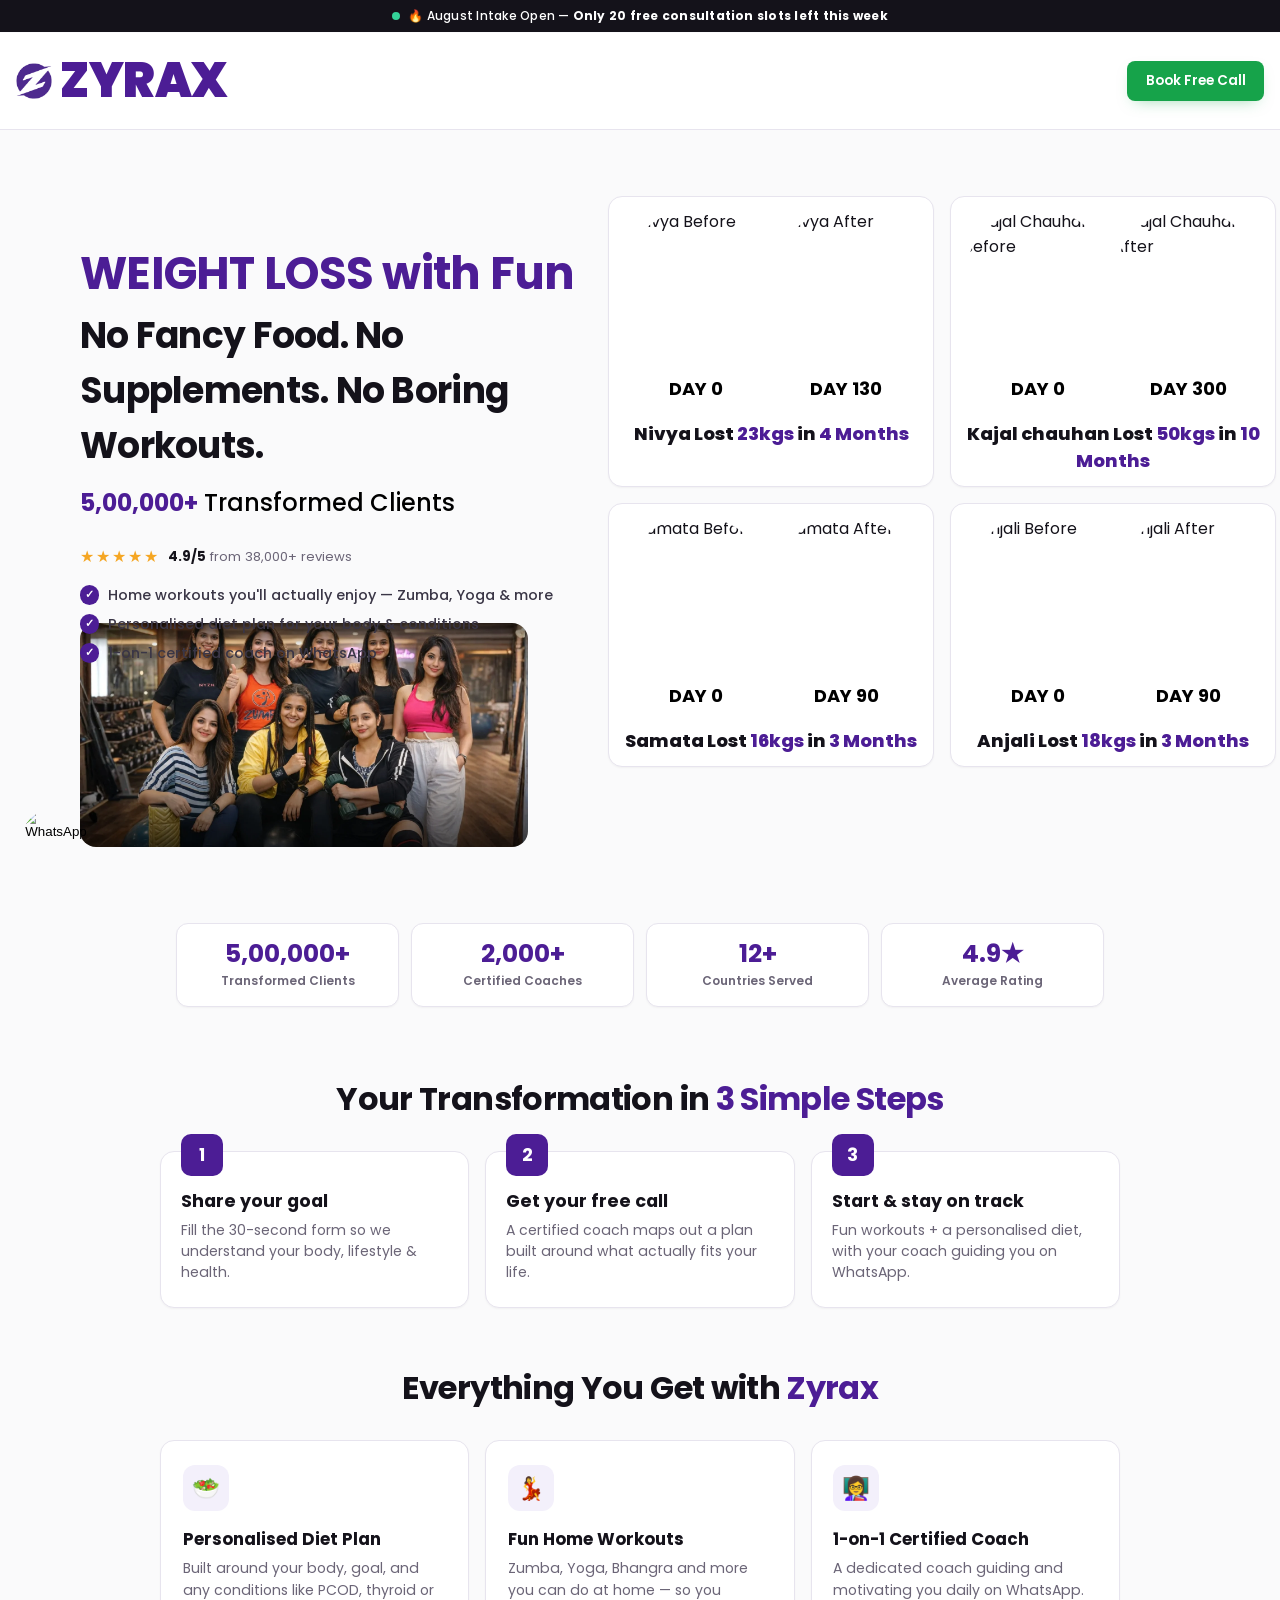
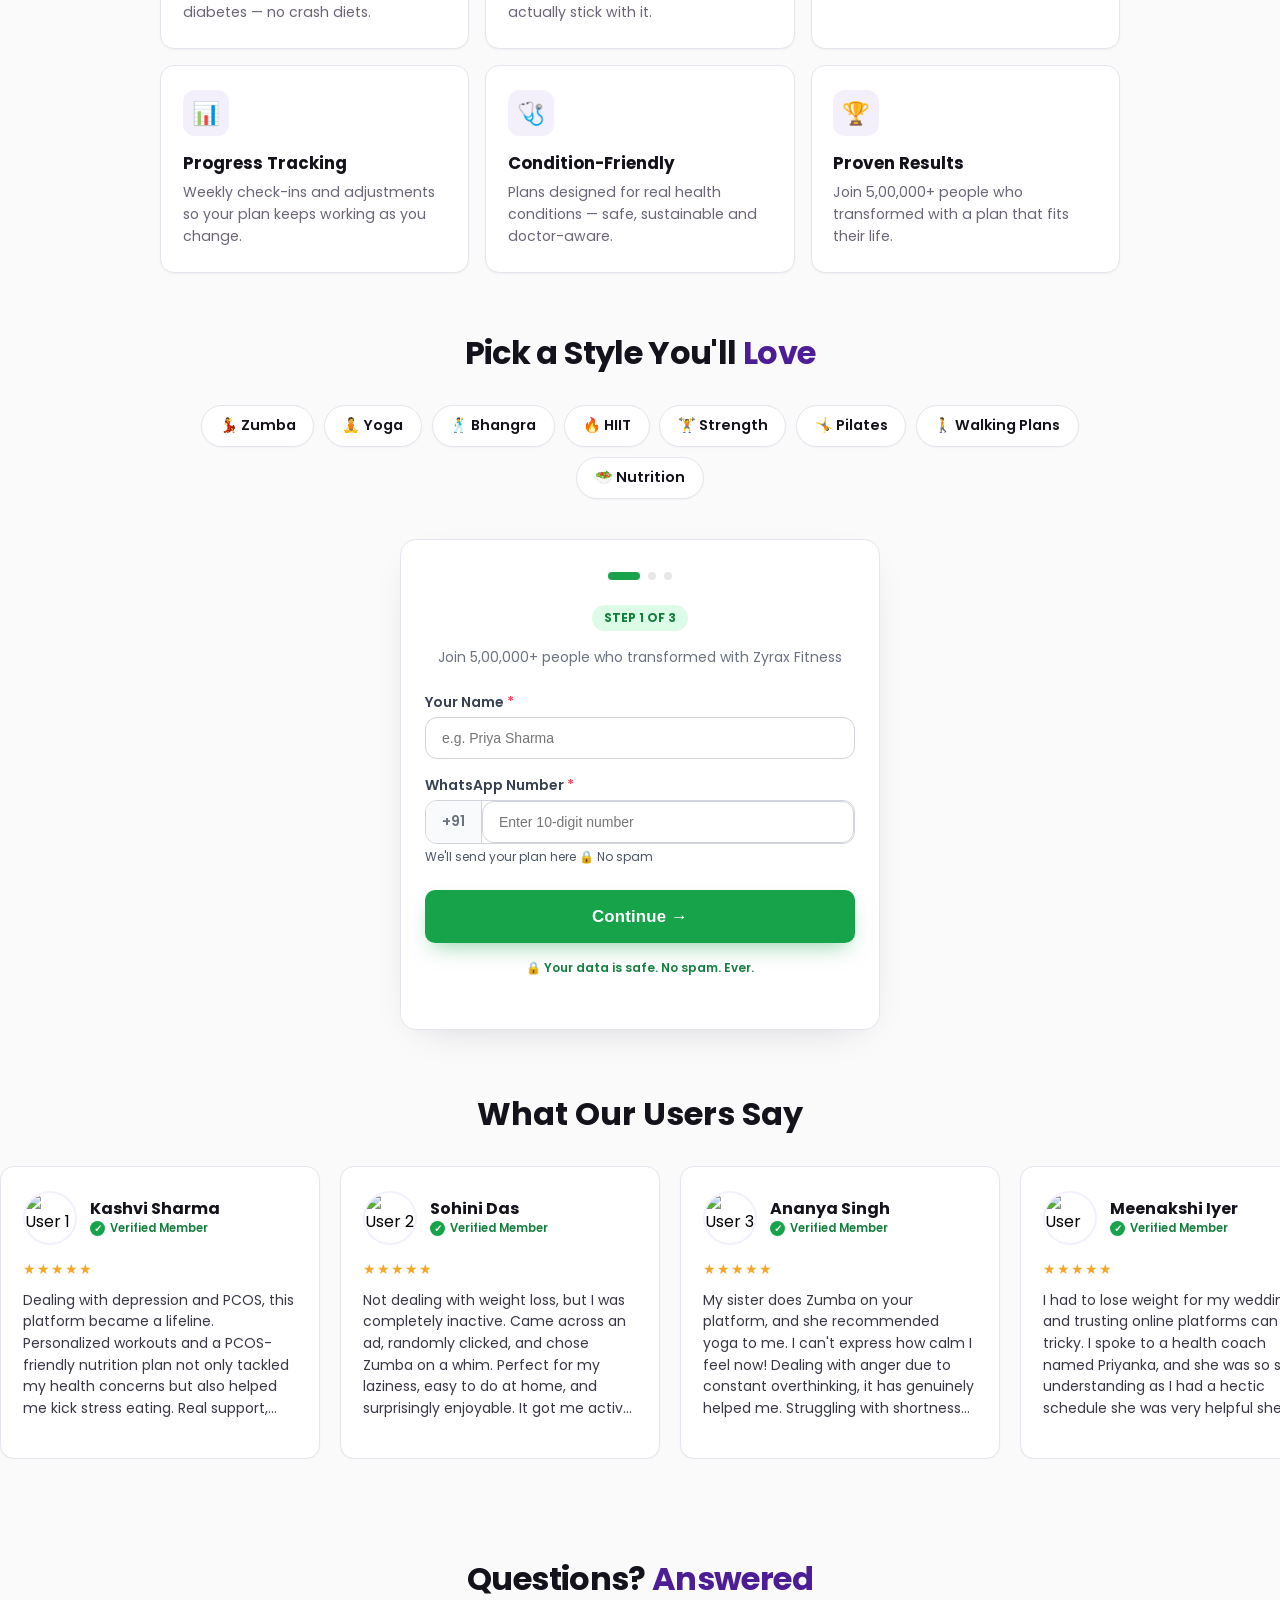
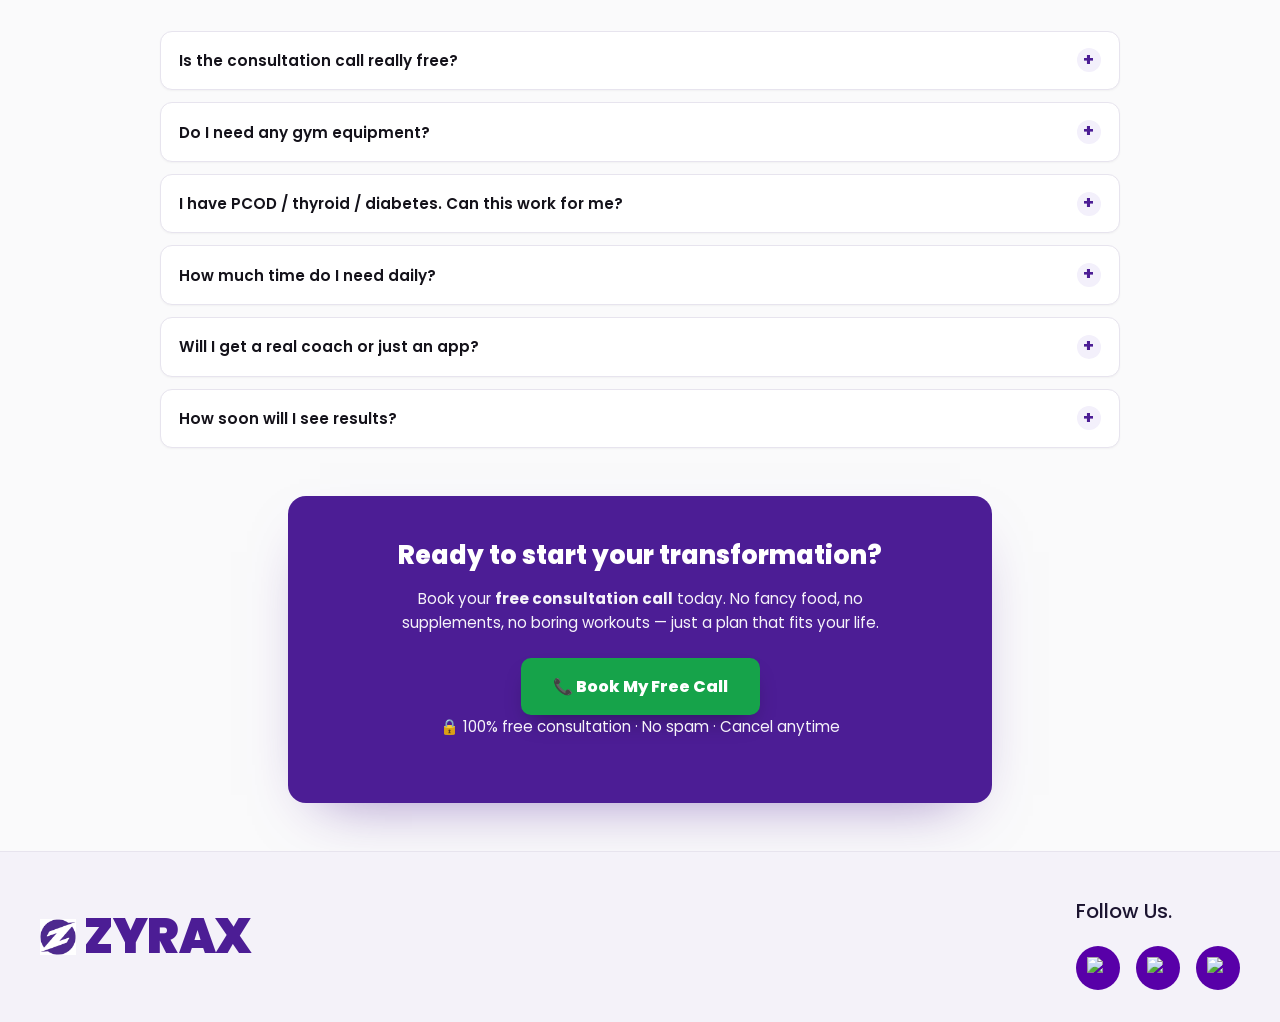
==== index.html @ b5b24718 "Make standalone static site: relative asset paths, index.html Co-Authored-By: Claude Opus 4.8 <norep" ====
<!DOCTYPE html>
<html lang="en">

<head>
  <meta charset="UTF-8" />
  <meta name="viewport" content="width=device-width, initial-scale=1.0" />
  <title>Zyrax Fitness - Weight Loss with Fun</title>
  <meta name="description" content="Zyrax Fitness" />
  <link rel="icon" href="assets/logo.png" type="image/png" />
  <link rel="preconnect" href="https://fonts.googleapis.com" />
  <link rel="preconnect" href="https://fonts.gstatic.com" crossorigin />
  <link href="https://fonts.googleapis.com/css2?family=Poppins:wght@400;500;600;700;800;900&display=swap"
    rel="stylesheet" />
  <link rel="stylesheet" href="style.css?v=1002" />

  <!-- Google Tag Manager -->
  <script>(function (w, d, s, l, i) {
      w[l] = w[l] || []; w[l].push({
        'gtm.start':
          new Date().getTime(), event: 'gtm.js'
      }); var f = d.getElementsByTagName(s)[0],
        j = d.createElement(s), dl = l != 'dataLayer' ? '&l=' + l : ''; j.async = true; j.src =
          'https://www.googletagmanager.com/gtm.js?id=' + i + dl; f.parentNode.insertBefore(j, f);
    })(window, document, 'script', 'dataLayer', 'GTM-T7V8VDLR');</script>
  <!-- End Google Tag Manager -->

</head>

<body>

  <!-- Google Tag Manager (noscript) -->
  <noscript><iframe src="https://www.googletagmanager.com/ns.html?id=GTM-T7V8VDLR" height="0" width="0"
      style="display:none;visibility:hidden"></iframe></noscript>
  <!-- End Google Tag Manager (noscript) -->

  <!-- ================= ANNOUNCEMENT BAR ================= -->
  <div class="announce-bar" role="status">
    <span class="announce-pulse" aria-hidden="true"></span>
    <span class="announce-text">🔥 August Intake Open — <strong>Only 20 free consultation slots left this week</strong></span>
  </div>

  <!-- ================= HEADER ================= -->
  <header class="site-header">
    <div class="header-inner">
      <a class="logo" href="/">
        <img class="logo-mark" src="assets/logo.png" alt="Zyrax Fitness Logo" />
        <span class="logo-name">ZYRAX</span>
      </a>
      <a class="header-cta" href="#v2-form">Book Free Call</a>
    </div>
  </header>

  <!-- ================= HERO ================= -->
  <section class="hero">
    <div class="hero-top">
      <div class="hero-left">
        <h1 class="hero-heading">
          <span class="hero-highlight">WEIGHT LOSS with Fun</span>
          <br />
          No Fancy Food. No
          <br />
          Supplements. No Boring
          <br />
          Workouts.
        </h1>

        <p class="hero-sub">
          <span class="hero-sub-strong">5,00,000+</span> Transformed Clients
        </p>

        <div class="hero-rating">
          <span class="stars" aria-hidden="true">★★★★★</span>
          <span class="rating-text"><strong>4.9/5</strong> from 38,000+ reviews</span>
        </div>

        <ul class="hero-points">
          <li>Home workouts you'll actually enjoy — Zumba, Yoga &amp; more</li>
          <li>Personalised diet plan for your body &amp; conditions</li>
          <li>1-on-1 certified coach on WhatsApp</li>
        </ul>

        <div class="hero-badges">
          <div class="badge badge-green">
            <img alt="" src="https://www.hobfittransformation.in/_next/static/media/certified.413a45fa.svg" />
            <span>2k+ Certified Coaches</span>
          </div>
          <div class="badge badge-lime">
            <img alt="" src="https://www.hobfittransformation.in/_next/static/media/contact-us-button.0f3f964a.svg" />
            <span>12+ Country Served</span>
          </div>
        </div>
      </div>

      <!-- Desktop transformation grid -->
      <div class="hero-right" id="desktop-transformations">
        <!-- cards injected by script.js -->
      </div>
    </div>

    <!-- Instructor image -->
    <div class="hero-instructors">
      <img src="assets/instructors.webp" alt="Zyrax Fitness certified instructors" loading="lazy" />
    </div>
  </section>

  <!-- ================= STATS STRIP ================= -->
  <section class="stats-strip" aria-label="Key results">
    <div class="stat" data-reveal>
      <span class="stat-num">5,00,000+</span>
      <span class="stat-label">Transformed Clients</span>
    </div>
    <div class="stat" data-reveal>
      <span class="stat-num">2,000+</span>
      <span class="stat-label">Certified Coaches</span>
    </div>
    <div class="stat" data-reveal>
      <span class="stat-num">12+</span>
      <span class="stat-label">Countries Served</span>
    </div>
    <div class="stat" data-reveal>
      <span class="stat-num">4.9★</span>
      <span class="stat-label">Average Rating</span>
    </div>
  </section>

  <!-- ================= HOW IT WORKS ================= -->
  <section class="how" aria-label="How it works">
    <h2 class="section-title">Your Transformation in <span class="accent">3 Simple Steps</span></h2>
    <div class="how-grid">
      <div class="how-card" data-reveal>
        <span class="how-num">1</span>
        <h3>Share your goal</h3>
        <p>Fill the 30-second form so we understand your body, lifestyle &amp; health.</p>
      </div>
      <div class="how-card" data-reveal>
        <span class="how-num">2</span>
        <h3>Get your free call</h3>
        <p>A certified coach maps out a plan built around what actually fits your life.</p>
      </div>
      <div class="how-card" data-reveal>
        <span class="how-num">3</span>
        <h3>Start &amp; stay on track</h3>
        <p>Fun workouts + a personalised diet, with your coach guiding you on WhatsApp.</p>
      </div>
    </div>
  </section>

  <!-- ================= WHAT YOU GET ================= -->
  <section class="features" aria-label="What you get">
    <h2 class="section-title">Everything You Get with <span class="accent">Zyrax</span></h2>
    <div class="features-grid">
      <div class="feature-card" data-reveal>
        <span class="feature-ico">🥗</span>
        <h3>Personalised Diet Plan</h3>
        <p>Built around your body, goal, and any conditions like PCOD, thyroid or diabetes — no crash diets.</p>
      </div>
      <div class="feature-card" data-reveal>
        <span class="feature-ico">💃</span>
        <h3>Fun Home Workouts</h3>
        <p>Zumba, Yoga, Bhangra and more you can do at home — so you actually stick with it.</p>
      </div>
      <div class="feature-card" data-reveal>
        <span class="feature-ico">👩‍🏫</span>
        <h3>1-on-1 Certified Coach</h3>
        <p>A dedicated coach guiding and motivating you daily on WhatsApp.</p>
      </div>
      <div class="feature-card" data-reveal>
        <span class="feature-ico">📊</span>
        <h3>Progress Tracking</h3>
        <p>Weekly check-ins and adjustments so your plan keeps working as you change.</p>
      </div>
      <div class="feature-card" data-reveal>
        <span class="feature-ico">🩺</span>
        <h3>Condition-Friendly</h3>
        <p>Plans designed for real health conditions — safe, sustainable and doctor-aware.</p>
      </div>
      <div class="feature-card" data-reveal>
        <span class="feature-ico">🏆</span>
        <h3>Proven Results</h3>
        <p>Join 5,00,000+ people who transformed with a plan that fits their life.</p>
      </div>
    </div>
  </section>

  <!-- ================= PROGRAMS ================= -->
  <section class="programs" aria-label="Programs">
    <h2 class="section-title">Pick a Style You'll <span class="accent">Love</span></h2>
    <div class="programs-row">
      <span class="program-chip">💃 Zumba</span>
      <span class="program-chip">🧘 Yoga</span>
      <span class="program-chip">🕺 Bhangra</span>
      <span class="program-chip">🔥 HIIT</span>
      <span class="program-chip">🏋️ Strength</span>
      <span class="program-chip">🤸 Pilates</span>
      <span class="program-chip">🚶 Walking Plans</span>
      <span class="program-chip">🥗 Nutrition</span>
    </div>
  </section>

  <!-- ================= LEAD FORM ================= -->
  <section class="lead-section" id="v2-form">
    <div class="lead-card">
      <div class="progress-dots">
        <div class="dot dot-active" data-dot="1"></div>
        <div class="dot" data-dot="2"></div>
        <div class="dot" data-dot="3"></div>
      </div>

      <form id="lead-form" class="lead-form" novalidate>

        <!-- ============ STEP 1 ============ -->
        <div class="form-step" data-step="1">
          <div class="lead-step">
            <span class="step-badge">STEP 1 OF 3</span>
            <p class="step-sub">Join 5,00,000+ people who transformed with Zyrax Fitness</p>
          </div>

          <div class="field">
            <label for="name">Your Name <span class="required">*</span></label>
            <input type="text" id="name" name="name" placeholder="e.g. Priya Sharma" autocomplete="name" />
            <p class="field-error" id="name-error"></p>
          </div>

          <div class="field">
            <label for="phone">WhatsApp Number <span class="required">*</span></label>
            <div class="phone-group">
              <span class="phone-prefix">+91</span>
              <input type="tel" id="phone" name="phone" placeholder="Enter 10-digit number" maxlength="10"
                inputmode="numeric" autocomplete="tel-national" />
            </div>
            <p class="field-hint">We&apos;ll send your plan here 🔒 No spam</p>
            <p class="field-error" id="phone-error"></p>
          </div>

          <button type="button" class="continue-btn" data-goto-step="2">Continue →</button>
          <p class="lead-footnote">🔒 Your data is safe. No spam. Ever.</p>
        </div>

        <!-- ============ STEP 2 ============ -->
        <div class="form-step" data-step="2" hidden>
          <div class="lead-step">
            <span class="step-badge">STEP 2 OF 3</span>
            <p class="step-sub">This helps us filter the right programme for you</p>
          </div>

          <div class="field">
            <label for="age">Age <span class="required">*</span></label>
            <input type="number" id="age" name="age" placeholder="e.g. 28" min="10" max="100" inputmode="numeric" />
            <p class="field-error" id="age-error"></p>
          </div>

          <div class="field">
            <label for="gender">Gender</label>
            <select id="gender" name="gender" class="field-select">
              <option value="Female" selected>Female</option>
              <option value="Male">Male</option>
              <option value="Other">Other</option>
            </select>
          </div>

          <div class="field">
            <label>Current Weight <span class="required">*</span></label>
            <div class="option-grid" id="weight-group">
              <label class="option-chip"><input type="radio" name="weight" value="Below 50 kg" /><span>Below 50
                  kg</span></label>
              <label class="option-chip"><input type="radio" name="weight" value="50–60 kg" /><span>50–60
                  kg</span></label>
              <label class="option-chip"><input type="radio" name="weight" value="60–70 kg" /><span>60–70
                  kg</span></label>
              <label class="option-chip"><input type="radio" name="weight" value="70–80 kg" /><span>70–80
                  kg</span></label>
              <label class="option-chip"><input type="radio" name="weight" value="80–90 kg" /><span>80–90
                  kg</span></label>
              <label class="option-chip"><input type="radio" name="weight" value="90–100 kg" /><span>90–100
                  kg</span></label>
              <label class="option-chip"><input type="radio" name="weight" value="100–120 kg" /><span>100–120
                  kg</span></label>
              <label class="option-chip"><input type="radio" name="weight" value="Above 120 kg" /><span>Above 120
                  kg</span></label>
            </div>
            <p class="field-error" id="weight-error"></p>
          </div>

          <div class="field">
            <label>Your Goal <span class="required">*</span></label>
            <div class="option-grid" id="goal-group">
              <label class="option-chip"><input type="radio" name="goal" value="Lose Weight" /><span>Lose
                  Weight</span></label>
              <label class="option-chip"><input type="radio" name="goal" value="Maintain Weight" /><span>Maintain
                  Weight</span></label>
              <label class="option-chip"><input type="radio" name="goal" value="Gain Muscle" /><span>Gain
                  Muscle</span></label>
              <label class="option-chip"><input type="radio" name="goal" value="Improve Fitness" /><span>Improve
                  Fitness</span></label>
            </div>
            <p class="field-error" id="goal-error"></p>
          </div>

          <button type="button" class="continue-btn" data-goto-step="3">Continue →</button>
          <p class="lead-footnote">🔒 Your data is safe. No spam. Ever.</p>
        </div>

        <!-- ============ STEP 3 ============ -->
        <div class="form-step" data-step="3" hidden>
          <div class="lead-step">
            <span class="step-badge">STEP 3 OF 3</span>
            <p class="step-sub">Get your consultation call booked instantly</p>
          </div>

          <div class="field">
            <label>Any health conditions? (select all that apply) <span class="required">*</span></label>
            <div class="option-grid" id="health-group">
              <label class="option-chip"><input type="checkbox" name="health" value="None"
                  data-none /><span>None</span></label>
              <label class="option-chip"><input type="checkbox" name="health"
                  value="Thyroid" /><span>Thyroid</span></label>
              <label class="option-chip"><input type="checkbox" name="health"
                  value="Diabetes/Pre-diabetes" /><span>Diabetes/Pre-diabetes</span></label>
              <label class="option-chip"><input type="checkbox" name="health"
                  value="Cholesterol" /><span>Cholesterol</span></label>
              <label class="option-chip"><input type="checkbox" name="health" value="Fatty Liver" /><span>Fatty
                  Liver</span></label>
              <label class="option-chip"><input type="checkbox" name="health"
                  value="PCOD/PCOS" /><span>PCOD/PCOS</span></label>
              <label class="option-chip"><input type="checkbox" name="health"
                  value="Hypertension" /><span>Hypertension</span></label>
              <label class="option-chip"><input type="checkbox" name="health"
                  value="Arthritis" /><span>Arthritis</span></label>
              <label class="option-chip"><input type="checkbox" name="health" value="Other" /><span>Other</span></label>
            </div>
            <p class="field-error" id="health-error"></p>
          </div>

          <div class="field">
            <label>How would you describe your lifestyle? <span class="required">*</span></label>
            <div class="option-grid option-grid-1col" id="lifestyle-group">
              <label class="option-chip"><input type="radio" name="lifestyle"
                  value="Sedentary (desk job, little movement)" /><span>Sedentary (desk job, little
                  movement)</span></label>
              <label class="option-chip"><input type="radio" name="lifestyle"
                  value="Lightly active (walks, some exercise)" /><span>Lightly active (walks, some
                  exercise)</span></label>
              <label class="option-chip"><input type="radio" name="lifestyle"
                  value="Moderately active (regular workouts)" /><span>Moderately active (regular
                  workouts)</span></label>
              <label class="option-chip"><input type="radio" name="lifestyle"
                  value="Very active (intense daily exercise)" /><span>Very active (intense daily
                  exercise)</span></label>
            </div>
            <p class="field-error" id="lifestyle-error"></p>
          </div>

          <div class="field">
            <label>Are you comfortable with a paid plan? <span class="required">*</span></label>
            <div class="option-grid" id="paidplan-group">
              <label class="option-chip"><input type="radio" name="paidplan" value="Yes" /><span>Yes</span></label>
              <label class="option-chip"><input type="radio" name="paidplan" value="No" /><span>No</span></label>
            </div>
            <p class="field-error" id="paidplan-error"></p>
          </div>

          <button type="submit" class="continue-btn">📞 Book Consultation Call</button>
          <p class="lead-footnote">🔒 Your data is safe. No spam. Ever.</p>
        </div>

      </form>
    </div>
  </section>

  <!-- ================= MOBILE TRANSFORMATION GRID ================= -->
  <section class="mobile-tf-section" aria-label="Real transformations">
    <h2 class="section-title">Real <span class="accent">Transformations</span></h2>
    <p class="section-sub">Real people, real results — with plans built around their lives.</p>
    <div class="mobile-transformations" id="mobile-transformations">
      <!-- cards injected by script.js -->
    </div>
  </section>

  <!-- ================= TESTIMONIALS ================= -->
  <section class="testimonials">
    <h2 class="testimonials-title">What Our Users Say</h2>
    <div class="embla" id="embla">
      <div class="embla__container" id="embla-container">
        <!-- slides injected by script.js -->
      </div>
    </div>
  </section>

  <!-- ================= FAQ ================= -->
  <section class="faq" aria-label="Frequently asked questions">
    <h2 class="section-title">Questions? <span class="accent">Answered</span></h2>
    <div class="faq-list">
      <details class="faq-item">
        <summary>Is the consultation call really free?</summary>
        <p>Yes — your first consultation call is 100% free. A certified coach understands your goal and suggests the right programme. There's no obligation to continue.</p>
      </details>
      <details class="faq-item">
        <summary>Do I need any gym equipment?</summary>
        <p>No. Our workouts are designed to be done at home with little to no equipment. All you need is a bit of space and the willingness to show up.</p>
      </details>
      <details class="faq-item">
        <summary>I have PCOD / thyroid / diabetes. Can this work for me?</summary>
        <p>Absolutely. Your diet and workout plan are personalised around your health conditions, so everything stays safe and sustainable for your body.</p>
      </details>
      <details class="faq-item">
        <summary>How much time do I need daily?</summary>
        <p>Most members spend 30–45 minutes a day. Your coach tailors the plan to your schedule — even a busy, sedentary lifestyle works.</p>
      </details>
      <details class="faq-item">
        <summary>Will I get a real coach or just an app?</summary>
        <p>A real, certified 1-on-1 coach guides you on WhatsApp — checking your progress, answering questions, and keeping you motivated.</p>
      </details>
      <details class="faq-item">
        <summary>How soon will I see results?</summary>
        <p>Many members notice changes within the first few weeks. Real transformations shown above range from 3 to 10 months depending on the goal.</p>
      </details>
    </div>
  </section>

  <!-- ================= GUARANTEE CTA ================= -->
  <section class="guarantee">
    <div class="guarantee-inner" data-reveal>
      <h2>Ready to start your transformation?</h2>
      <p>Book your <strong>free consultation call</strong> today. No fancy food, no supplements, no boring workouts — just a plan that fits your life.</p>
      <a class="guarantee-btn" href="#v2-form">📞 Book My Free Call</a>
      <p class="guarantee-note">🔒 100% free consultation · No spam · Cancel anytime</p>
    </div>
  </section>

  <!-- ================= FOOTER ================= -->
  <footer class="site-footer">
    <a class="footer-logo" href="/">
      <img class="footer-logo-mark" src="assets/logo.png" alt="Zyrax Fitness Logo" />
      <span class="footer-logo-name">ZYRAX</span>
    </a>
    <div class="footer-social">
      Follow Us.
      <div class="social-icons">
        <a class="social-link" target="_blank" rel="noopener noreferrer" href="#">
          <img alt="Instagram" src="https://www.hobfittransformation.in/_next/static/media/Instagram.3120d193.svg" />
        </a>
        <a class="social-link" target="_blank" rel="noopener noreferrer"
          href="https://www.linkedin.com/company/zyraxfitness/">
          <img alt="Linkedin" src="https://www.hobfittransformation.in/_next/static/media/Linkedin.6a63bb54.svg" />
        </a>
        <a class="social-link" target="_blank" rel="noopener noreferrer"
          href="https://wa.me/919286800223?text=Hi%20Zyrax%20Fitness%2C%20I%20want%20to%20know%20more">
          <img alt="WhatsApp" src="https://www.hobfittransformation.in/_next/static/media/Whatsapp.cfb90327.svg" />
        </a>
      </div>
    </div>
  </footer>

  <!-- ================= FLOATING WHATSAPP BUTTON ================= -->
  <div class="floating-whatsapp">
    <button id="whatsapp-fab" aria-label="Chat on WhatsApp">
      <img alt="WhatsApp"
        src="https://www.hobfittransformation.in/_next/image?url=%2F_next%2Fstatic%2Fmedia%2FwhatsappIcon.37c19928.png&w=256&q=75" />
    </button>
  </div>

  <!-- ================= STICKY MOBILE CTA ================= -->
  <a class="sticky-cta" href="#v2-form">
    <span>📞 Book Free Consultation Call</span>
    <small>20 slots left this week</small>
  </a>

  <script src="script.js?v=1002"></script>
</body>

</html>
---- style.css ----
* {
  box-sizing: border-box;
}

body {
  margin: 0;
  padding: 0;
  font-family: 'Poppins', sans-serif;
  background-color: #f6f0fc;
  -webkit-font-smoothing: antialiased;
  overflow-x: hidden;
}

a {
  text-decoration: none;
  color: inherit;
}

img {
  max-width: 100%;
  display: block;
}

/* ================= HEADER ================= */
.site-header {
  position: fixed;
  top: 0;
  left: 0;
  width: 100%;
  z-index: 50;
  background: #ffffff;
  border-bottom: 1px solid rgba(0, 0, 0, 0.05);
  padding: 0.75rem 0;
}

.header-inner {
  display: flex;
  align-items: center;
  justify-content: space-between;
  gap: 0.5rem;
  max-width: 80rem;
  min-height: 52px;
  margin: 0 auto;
  padding: 0 1rem;
}

.logo {
  display: flex;
  align-items: center;
  gap: 0.5rem;
  font-size: 1.75rem;
  font-weight: 700;
  cursor: pointer;
}

.logo-mark {
  width: 36px;
  height: 36px;
  object-fit: contain;
  flex-shrink: 0;
}

.logo-name {
  font-weight: 900;
  letter-spacing: -0.01em;
  color: #5800a8;
}

@media (min-width: 768px) {
  .logo {
    font-size: 3rem;
  }
}

/* ================= HERO ================= */
.hero {
  display: flex;
  flex-direction: column;
  padding: 4rem 0 2rem;
  margin-top: 3rem;
}

.hero-top {
  display: flex;
  flex-direction: column;
  width: 100%;
}

.hero-left {
  color: #000000;
  margin-left: 1.25rem;
  margin-top: 1.5rem;
  width: 100%;
}

.hero-heading {
  font-size: 1.5rem;
  font-weight: 600;
  margin: 0;
}

.hero-highlight {
  font-weight: 700;
  color: #5800a8;
}

.hero-sub {
  padding-top: 0.5rem;
  margin-top: 0.25rem;
  font-weight: 500;
  font-size: 0.875rem;
}

.hero-sub-strong {
  font-weight: 700;
  color: #5800a8;
}

.hero-badges {
  padding-top: 1rem;
  display: flex;
  flex-direction: row;
  flex-wrap: wrap;
  gap: 0.5rem;
}

.badge {
  border-radius: 0.375rem;
  display: flex;
  flex-direction: row;
  align-items: center;
  padding: 0.5rem 0.75rem;
}

.badge img {
  height: 1.344rem;
  width: 1.5rem;
  margin-right: 0.25rem;
}

.badge span {
  font-size: 12px;
  font-weight: 600;
}

.badge-green {
  background-color: #5800a8;
}

.badge-green span {
  color: #ffffff;
}

.badge-lime {
  background-color: #b07fe0;
}

.badge-lime span {
  margin-left: 0.25rem;
  color: #ffffff;
}

.hero-right {
  padding: 1rem;
  display: none;
  margin-top: 1.25rem;
  width: 100%;
}

.hero-instructors {
  flex: 0 0 100%;
  width: 100%;
  margin-top: 2rem;
  padding: 0 1.25rem;
  max-width: 26rem;
}

.hero-instructors img {
  width: 100%;
  height: 12rem;
  display: block;
  border-radius: 1rem;
  object-fit: cover;
}

@media (min-width: 768px) {
  .hero-instructors {
    padding: 0;
    margin-top: -10rem;
    margin-left: 5rem;
    max-width: 28rem;
  }

  .hero-instructors img {
    height: 14rem;
  }
}

.transformation-grid {
  display: grid;
  grid-template-columns: 1fr;
  gap: 1rem;
}

@media (min-width: 768px) {
  .hero-top {
    flex-direction: row;
  }

  .hero-left {
    margin-left: 5rem;
    margin-top: 5rem;
    width: 50%;
  }

  .hero-right {
    display: block;
  }
}

@media (min-width: 1024px) {
  .hero-heading {
    font-size: 2.25rem;
  }

  .hero-highlight {
    font-size: 45px;
  }

  .hero-sub {
    font-size: 1.5rem;
  }

  .hero-right {
    margin-right: 3rem;
    width: 50%;
  }

  .transformation-grid {
    grid-template-columns: 1fr 1fr;
  }
}

/* ── Transformation cards (shared) ── */
.gr_hero {
  background: linear-gradient(
    rgb(247, 241, 253) 17.17%,
    rgb(230, 204, 247) 47.08%,
    rgb(247, 241, 253)
  );
  border-radius: 0.5rem;
}

.transformation-card {
  padding: 0.75rem;
}

.transformation-card .card-images {
  display: flex;
  flex-direction: row;
  align-items: center;
}

.transformation-card .card-half {
  flex-basis: 50%;
}

.transformation-card img {
  margin: 0 auto;
  border-radius: 9999px;
  object-fit: cover;
  width: 150px;
  height: 150px;
}

.transformation-card .card-day {
  color: #000000;
  font-weight: 700;
  text-align: center;
  font-size: 18px;
  margin-top: 1rem;
}

.transformation-card .card-caption {
  font-weight: 800;
  text-align: center;
  font-size: 18px;
  margin: 0;
}

.transformation-card .card-caption .accent {
  color: #5800a8;
}

/* Mobile transformation grid variant */
.mobile-transformations {
  padding: 1rem;
  width: 100%;
  display: block;
}

.mobile-grid {
  display: grid;
  grid-template-columns: 1fr 1fr;
  justify-items: center;
  gap: 0.25rem;
}

.mobile-card {
  padding: 0.5rem 1rem;
}

.mobile-card .card-images {
  display: flex;
  flex-direction: row;
  align-items: center;
  justify-content: center;
  gap: 0.5rem;
}

.mobile-card .card-half {
  flex: 1;
  min-width: 0;
}

.mobile-card img {
  width: 70px;
  height: 70px;
  margin: 0 auto;
  display: block;
  border-radius: 9999px;
  object-fit: cover;
}

.mobile-card .card-day {
  font-size: 10px;
  margin-top: 0.25rem;
}

.mobile-card .card-caption {
  font-size: 10px;
}

@media (min-width: 768px) {
  .mobile-transformations {
    display: none;
  }
}

/* ================= LEAD FORM ================= */
.lead-section {
  width: 100%;
  max-width: 32rem;
  margin: 0 auto;
  padding: 1rem;
  scroll-margin-top: 1rem;
}

@media (min-width: 768px) {
  .lead-section {
    padding: 2.5rem 1rem;
  }
}

.lead-card {
  background: #ffffff;
  border-radius: 1.5rem;
  padding: 2rem 1.5rem 2.5rem;
  box-shadow: 0 25px 50px -12px rgba(0, 0, 0, 0.25);
}

.lead-step {
  text-align: center;
  margin-bottom: 1.5rem;
}

.step-badge {
  display: inline-block;
  font-size: 0.75rem;
  font-weight: 700;
  padding: 0.25rem 0.75rem;
  border-radius: 9999px;
  margin-bottom: 0.75rem;
  background-color: rgba(88, 0, 168, 0.1);
  color: #5800a8;
}

.step-sub {
  font-size: 0.875rem;
  color: #6b7280;
  margin: 0.25rem 0 0;
}

.progress-dots {
  display: flex;
  align-items: center;
  justify-content: center;
  gap: 0.5rem;
  margin-bottom: 1.5rem;
}

.dot {
  height: 0.5rem;
  width: 0.5rem;
  border-radius: 9999px;
  background-color: #e5e7eb;
  transition: all 0.3s;
}

.dot-active {
  width: 2rem;
  background-color: #5800a8;
}

.lead-form {
  display: flex;
  flex-direction: column;
  gap: 1.25rem;
}

.field label {
  display: block;
  font-size: 0.875rem;
  font-weight: 600;
  color: #374151;
  margin-bottom: 0.25rem;
}

.required {
  color: #f43f5e;
}

.field input[type='text'],
.field input[type='tel'],
.field input[type='number'] {
  width: 100%;
  border: 1px solid #d1d5db;
  border-radius: 0.75rem;
  padding: 0.75rem 1rem;
  font-size: 0.875rem;
  background: #ffffff;
  outline: none;
  transition: box-shadow 0.15s;
}

.field input:focus {
  box-shadow: 0 0 0 2px #5800a8;
}

.phone-group {
  display: flex;
  align-items: stretch;
  border: 1px solid #d1d5db;
  border-radius: 0.75rem;
  background: #ffffff;
  overflow: hidden;
  transition: box-shadow 0.15s;
}

.phone-group:focus-within {
  box-shadow: 0 0 0 2px #5800a8;
}

.phone-prefix {
  display: flex;
  align-items: center;
  padding: 0 1rem;
  font-size: 0.875rem;
  font-weight: 600;
  color: #6b7280;
  background-color: #f9fafb;
  border-right: 1px solid #d1d5db;
}

.phone-group input {
  width: 100%;
  border: 0;
  padding: 0.75rem 1rem;
  font-size: 0.875rem;
  background: #ffffff;
  outline: none;
}

.field-hint {
  font-size: 0.75rem;
  color: #9ca3af;
  margin: 0.25rem 0 0;
}

.field-error {
  font-size: 0.75rem;
  color: #ef4444;
  margin: 0.25rem 0 0;
  min-height: 1em;
}

.field-select {
  width: 100%;
  border: 1px solid #d1d5db;
  border-radius: 0.75rem;
  padding: 0.75rem 1rem;
  font-size: 0.875rem;
  background: #ffffff;
  outline: none;
  transition: box-shadow 0.15s;
  font-family: inherit;
  color: inherit;
}

.field-select:focus {
  box-shadow: 0 0 0 2px #5800a8;
}

/* ── Step 2 / 3 chip options ── */
.form-step[hidden] {
  display: none;
}

.option-grid {
  display: grid;
  grid-template-columns: repeat(2, 1fr);
  gap: 0.6rem;
}

.option-grid-1col {
  grid-template-columns: 1fr;
}

.option-chip {
  position: relative;
  display: block;
  cursor: pointer;
}

.option-chip input {
  position: absolute;
  opacity: 0;
  width: 1px;
  height: 1px;
  pointer-events: none;
}

.option-chip span {
  display: flex;
  align-items: center;
  justify-content: center;
  text-align: center;
  min-height: 100%;
  padding: 0.65rem 0.85rem;
  border: 1px solid #d1d5db;
  border-radius: 0.75rem;
  font-size: 0.8rem;
  font-weight: 600;
  color: #374151;
  background: #ffffff;
  transition:
    border-color 0.15s,
    background-color 0.15s,
    color 0.15s;
}

.option-chip input:checked + span {
  border-color: #5800a8;
  background: rgba(88, 0, 168, 0.08);
  color: #5800a8;
}

.option-chip input:focus-visible + span {
  box-shadow: 0 0 0 2px #5800a8;
}

.continue-btn {
  margin-top: 0.5rem;
  width: 100%;
  border: none;
  cursor: pointer;
  color: #ffffff;
  font-weight: 800;
  font-size: 1rem;
  padding: 1rem;
  border-radius: 1rem;
  box-shadow: 0 10px 15px -3px rgba(0, 0, 0, 0.1);
  background: linear-gradient(90deg, rgb(88, 0, 168) 0%, rgb(176, 127, 224) 50%, rgb(88, 0, 168) 100%) 0% 0% /
    200%;
  transition:
    opacity 0.2s,
    transform 0.1s;
}

.continue-btn:hover {
  opacity: 0.9;
}

.continue-btn:active {
  transform: scale(0.95);
}

.lead-footnote {
  text-align: center;
  font-size: 0.75rem;
  color: #9ca3af;
  margin-top: 1rem;
}

/* ================= TESTIMONIALS ================= */
.testimonials {
  display: flex;
  flex-direction: column;
  padding-bottom: 2.5rem;
  margin-top: 1.25rem;
}

.testimonials-title {
  margin: 0 auto;
  font-weight: 700;
  font-size: 2rem;
  color: #5800a8;
}

.embla {
  overflow: hidden;
  margin-top: 1.75rem;
  touch-action: pan-y;
  cursor: grab;
  user-select: none;
}

.embla__container {
  display: flex;
  flex-direction: row;
  gap: 20px;
  transition: transform 0.4s ease;
}

.embla__slide {
  flex: 0 0 25%;
  min-width: 0;
  border-radius: 0.5rem;
  color: #000000;
  display: flex;
  flex-direction: column;
  align-items: flex-start;
  padding: 0.75rem 1.25rem 0.75rem;
  background-color: #f3ebfb;
  border-bottom-left-radius: 1.5rem;
}

@media (max-width: 768px) {
  .embla__slide {
    flex: 0 0 80%;
    min-width: 0;
  }
}

.testimonial-header {
  display: flex;
  flex-direction: row;
  align-items: center;
  gap: 0.75rem;
}

.testimonial-header img {
  border-radius: 9999px;
  width: 60px;
  height: 60px;
  -webkit-user-drag: none;
  pointer-events: none;
}

.testimonial-header h3 {
  font-size: 1.25rem;
  font-weight: 600;
  margin: 0;
}

.testimonial-text {
  font-size: 0.875rem;
  margin-top: 0.75rem;
}

/* ================= FOOTER ================= */
.site-footer {
  display: flex;
  flex-direction: column;
  padding: 2rem 2.5rem;
  background-color: #f7f1fd;
  justify-content: space-between;
}

.footer-logo {
  display: flex;
  align-items: center;
  gap: 0.5rem;
  font-size: 1.875rem;
  font-weight: 700;
  cursor: pointer;
  margin-left: 0;
}

.footer-logo-mark {
  width: 36px;
  height: 36px;
  object-fit: contain;
  flex-shrink: 0;
}

.footer-logo-name {
  font-weight: 900;
  letter-spacing: -0.01em;
  color: #5800a8;
}

.footer-social {
  font-size: 1.25rem;
  font-weight: 500;
  text-align: left;
  margin-top: 0.75rem;
  color: #1b1430;
}

.social-icons {
  display: flex;
  flex-direction: row;
  gap: 1rem;
  margin-top: 1.25rem;
}

.social-link {
  display: flex;
  align-items: center;
  justify-content: center;
  width: 44px;
  height: 44px;
  border-radius: 9999px;
  background-color: #5800a8;
  transition: background-color 0.2s;
}

.social-link:hover {
  background-color: #470086;
}

.social-link img {
  width: 22px;
  height: 22px;
}

@media (min-width: 768px) {
  .site-footer {
    flex-direction: row;
  }

  .footer-logo {
    font-size: 3rem;
  }
}

/* ================= FLOATING WHATSAPP BUTTON ================= */
.floating-whatsapp {
  position: fixed;
  bottom: 1rem;
  left: 1rem;
  z-index: 50;
}

.floating-whatsapp button {
  padding: 0.25rem;
  border-radius: 9999px;
  border: none;
  background: transparent;
  cursor: pointer;
  transition: transform 0.2s;
  overflow: hidden;
  display: flex;
}

.floating-whatsapp button:hover {
  transform: scale(1.1);
}

.floating-whatsapp img {
  width: 72px;
  height: 72px;
  border-radius: 9999px;
  object-fit: cover;
}

button:focus,
input:focus,
select:focus,
textarea:focus {
  outline: none;
}

input::-webkit-inner-spin-button,
input::-webkit-outer-spin-button {
  -webkit-appearance: none;
  margin: 0;
}

/* =========================================================
   ============  ENHANCEMENTS  =============================
   ========================================================= */
:root {
  --brand: #5800a8;
  --brand-2: #b07fe0;
  --brand-ink: #2c0a4d;
  --bg: #f6f0fc;
  --star: #f5a623;
}

html { scroll-behavior: smooth; }

body {
  background:
    radial-gradient(1200px 600px at 100% -10%, rgba(176, 127, 224, 0.25), transparent 60%),
    radial-gradient(900px 500px at -10% 20%, rgba(88, 0, 168, 0.10), transparent 55%),
    var(--bg);
  background-attachment: fixed;
}

/* ── Announcement bar ── */
.announce-bar {
  position: relative;
  z-index: 60;
  display: flex;
  align-items: center;
  justify-content: center;
  gap: 0.5rem;
  padding: 0.5rem 1rem;
  background: linear-gradient(90deg, var(--brand) 0%, #7a1fd0 50%, var(--brand) 100%);
  color: #fff;
  font-size: 0.78rem;
  font-weight: 600;
  text-align: center;
}
.announce-bar strong { font-weight: 800; }
.announce-pulse {
  width: 8px; height: 8px; border-radius: 999px;
  background: #7CFF6B;
  box-shadow: 0 0 0 0 rgba(124, 255, 107, 0.7);
  animation: pulse 1.8s infinite;
  flex-shrink: 0;
}
@keyframes pulse {
  0%   { box-shadow: 0 0 0 0 rgba(124, 255, 107, 0.7); }
  70%  { box-shadow: 0 0 0 8px rgba(124, 255, 107, 0); }
  100% { box-shadow: 0 0 0 0 rgba(124, 255, 107, 0); }
}

/* ── Header CTA + top offset for fixed announce bar ── */
.site-header { top: 33px; backdrop-filter: saturate(180%) blur(8px); background: rgba(255,255,255,0.9); }
.header-cta {
  display: inline-flex;
  align-items: center;
  padding: 0.55rem 1.1rem;
  border-radius: 999px;
  font-size: 0.85rem;
  font-weight: 800;
  color: #fff;
  background: linear-gradient(90deg, var(--brand), var(--brand-2));
  box-shadow: 0 6px 16px -4px rgba(88, 0, 168, 0.5);
  transition: transform 0.15s, box-shadow 0.15s;
}
.header-cta:hover { transform: translateY(-1px); box-shadow: 0 10px 22px -6px rgba(88, 0, 168, 0.6); }

.hero { margin-top: 4rem; }

/* ── Hero highlight shimmer + entrance ── */
.hero-highlight {
  background: linear-gradient(90deg, var(--brand) 0%, #8a2be2 45%, var(--brand) 90%);
  -webkit-background-clip: text; background-clip: text;
  -webkit-text-fill-color: transparent;
  background-size: 200% auto;
  animation: shimmerText 4s linear infinite;
}
@keyframes shimmerText { to { background-position: 200% center; } }

.hero-left > * { animation: rise 0.6s cubic-bezier(.2,.7,.2,1) both; }
.hero-left > *:nth-child(2) { animation-delay: 0.06s; }
.hero-left > *:nth-child(3) { animation-delay: 0.12s; }
.hero-left > *:nth-child(4) { animation-delay: 0.18s; }
.hero-left > *:nth-child(5) { animation-delay: 0.24s; }
@keyframes rise { from { opacity: 0; transform: translateY(14px); } to { opacity: 1; transform: none; } }

/* ── Hero rating ── */
.hero-rating {
  display: flex; align-items: center; gap: 0.5rem;
  margin-top: 0.6rem;
}
.hero-rating .stars { color: var(--star); letter-spacing: 2px; font-size: 1rem; }
.hero-rating .rating-text { font-size: 0.82rem; color: #4b3a63; }
.hero-rating .rating-text strong { color: var(--brand-ink); }

/* ── Hero bullet points ── */
.hero-points {
  list-style: none; margin: 1rem 0 0; padding: 0;
  display: grid; gap: 0.5rem;
}
.hero-points li {
  position: relative; padding-left: 1.75rem;
  font-size: 0.9rem; font-weight: 500; color: #3a2b52;
}
.hero-points li::before {
  content: "✓"; position: absolute; left: 0; top: 0;
  width: 1.2rem; height: 1.2rem; border-radius: 999px;
  display: grid; place-items: center;
  font-size: 0.7rem; font-weight: 900; color: #fff;
  background: linear-gradient(135deg, var(--brand), var(--brand-2));
}

.badge { box-shadow: 0 4px 12px -6px rgba(88,0,168,0.5); }

/* ── Transformation cards polish ── */
.gr_hero { box-shadow: 0 12px 30px -18px rgba(88, 0, 168, 0.5); transition: transform 0.2s, box-shadow 0.2s; }
.transformation-card.gr_hero:hover { transform: translateY(-4px); box-shadow: 0 20px 40px -20px rgba(88, 0, 168, 0.55); }

/* ── Section titles ── */
.section-title {
  text-align: center;
  font-size: 1.6rem; font-weight: 800; color: var(--brand-ink);
  margin: 0 1rem 1.75rem;
}
.section-title .accent { color: var(--brand); }
@media (min-width: 768px) { .section-title { font-size: 2rem; } }

/* ── Stats strip ── */
.stats-strip {
  max-width: 60rem; margin: 1.5rem auto 0; padding: 1.25rem 1rem;
  display: grid; grid-template-columns: repeat(2, 1fr); gap: 0.75rem;
}
@media (min-width: 768px) { .stats-strip { grid-template-columns: repeat(4, 1fr); } }
.stat {
  text-align: center; padding: 1rem 0.5rem;
  background: rgba(255,255,255,0.75);
  border: 1px solid rgba(88,0,168,0.08);
  border-radius: 1rem;
  box-shadow: 0 10px 24px -18px rgba(88,0,168,0.5);
}
.stat-num { display: block; font-size: 1.5rem; font-weight: 900; color: var(--brand); line-height: 1.1; }
.stat-label { display: block; font-size: 0.75rem; font-weight: 600; color: #6b7280; margin-top: 0.25rem; }

/* ── How it works ── */
.how { max-width: 62rem; margin: 3rem auto 0; padding: 0 1rem; }
.how-grid { display: grid; grid-template-columns: 1fr; gap: 1rem; }
@media (min-width: 768px) { .how-grid { grid-template-columns: repeat(3, 1fr); } }
.how-card {
  position: relative; background: #fff; border-radius: 1.25rem;
  padding: 2.25rem 1.25rem 1.5rem;
  border: 1px solid rgba(88,0,168,0.08);
  box-shadow: 0 16px 40px -28px rgba(88,0,168,0.6);
  transition: transform 0.2s, box-shadow 0.2s;
}
.how-card:hover { transform: translateY(-4px); box-shadow: 0 24px 48px -28px rgba(88,0,168,0.6); }
.how-num {
  position: absolute; top: -18px; left: 1.25rem;
  width: 42px; height: 42px; border-radius: 12px;
  display: grid; place-items: center;
  font-weight: 900; font-size: 1.1rem; color: #fff;
  background: linear-gradient(135deg, var(--brand), var(--brand-2));
  box-shadow: 0 8px 18px -6px rgba(88,0,168,0.6);
}
.how-card h3 { margin: 0 0 0.4rem; font-size: 1.1rem; color: var(--brand-ink); }
.how-card p { margin: 0; font-size: 0.88rem; color: #5b5470; line-height: 1.5; }

/* ── Lead card polish ── */
.lead-card {
  border: 1px solid rgba(88,0,168,0.06);
  box-shadow: 0 30px 60px -20px rgba(88, 0, 168, 0.35);
}
.continue-btn { animation: shimmerBtn 3s linear infinite; }
@keyframes shimmerBtn { to { background-position: 200% center; } }
.option-chip span:hover { border-color: var(--brand-2); }

/* ── Testimonials polish ── */
.embla__slide {
  background: #fff;
  border: 1px solid rgba(88,0,168,0.08);
  box-shadow: 0 14px 34px -22px rgba(88,0,168,0.55);
  border-bottom-left-radius: 1.5rem;
  border-radius: 1rem 1rem 0.4rem 1.5rem;
}
.testimonial-stars { color: var(--star); font-size: 0.9rem; letter-spacing: 1px; margin-top: 0.5rem; }

/* ── Guarantee CTA ── */
.guarantee { padding: 3rem 1rem; }
.guarantee-inner {
  max-width: 44rem; margin: 0 auto; text-align: center;
  padding: 2.5rem 1.5rem;
  border-radius: 1.75rem;
  color: #fff;
  background: linear-gradient(135deg, var(--brand) 0%, #7a1fd0 55%, var(--brand-2) 100%);
  box-shadow: 0 30px 60px -24px rgba(88,0,168,0.6);
}
.guarantee-inner h2 { margin: 0 0 0.75rem; font-size: 1.6rem; font-weight: 800; }
.guarantee-inner p { margin: 0 auto 1.5rem; max-width: 34rem; font-size: 0.95rem; opacity: 0.95; line-height: 1.55; }
.guarantee-btn {
  display: inline-block; padding: 1rem 2rem; border-radius: 999px;
  font-weight: 800; color: var(--brand);
  background: #fff;
  box-shadow: 0 12px 24px -10px rgba(0,0,0,0.4);
  transition: transform 0.15s, box-shadow 0.15s;
}
.guarantee-btn:hover { transform: translateY(-2px); box-shadow: 0 18px 30px -12px rgba(0,0,0,0.45); }
.guarantee-note { font-size: 0.78rem; opacity: 0.9; margin: 1rem 0 0; }

/* ── Scroll reveal ── */
[data-reveal] { opacity: 0; transform: translateY(20px); transition: opacity 0.6s ease, transform 0.6s ease; }
[data-reveal].is-visible { opacity: 1; transform: none; }

/* ── Sticky mobile CTA ── */
.sticky-cta {
  position: fixed; left: 0; right: 0; bottom: 0; z-index: 55;
  display: none;
  flex-direction: column; align-items: center;
  padding: 0.7rem 1rem calc(0.7rem + env(safe-area-inset-bottom));
  background: linear-gradient(90deg, var(--brand), var(--brand-2));
  color: #fff; text-align: center;
  box-shadow: 0 -8px 24px -10px rgba(88,0,168,0.5);
}
.sticky-cta span { font-weight: 800; font-size: 0.95rem; }
.sticky-cta small { font-size: 0.68rem; opacity: 0.9; }
@media (max-width: 767px) {
  .sticky-cta { display: flex; }
  .floating-whatsapp { bottom: 5rem; }
  body { padding-bottom: 4rem; }
  .header-cta { display: none; }
}

@media (prefers-reduced-motion: reduce) {
  * { animation: none !important; scroll-behavior: auto !important; }
  [data-reveal] { opacity: 1; transform: none; }
}


/* =========================================================
   ============  PROFESSIONAL REFRESH  =====================
   Calm, editorial, restrained. Overrides earlier flourishes.
   ========================================================= */
:root {
  --brand: #4c1d95;          /* deep, sober violet */
  --brand-2: #6d28d9;
  --brand-soft: #f3f0fb;
  --ink: #14121a;
  --muted: #6b6577;
  --line: #e7e4ee;
  --paper: #ffffff;
  --bg: #fafafb;
}

/* Kill the mesh + shimmer flourishes */
body {
  background: var(--bg);
  background-attachment: initial;
  color: var(--ink);
}
.hero-highlight,
.hero-left > *,
.header-cta,
.continue-btn,
.sticky-cta { animation: none !important; }

/* ── Announcement bar: quiet, informative ── */
.announce-bar {
  background: var(--ink);
  color: #fff;
  font-weight: 500;
  font-size: 0.75rem;
  letter-spacing: 0.02em;
  padding: 0.45rem 1rem;
}
.announce-bar strong { font-weight: 700; }
.announce-pulse { background: #34d399; box-shadow: none; animation: none; }

/* ── Header: solid, hairline ── */
.site-header {
  background: rgba(255, 255, 255, 0.92);
  backdrop-filter: saturate(120%) blur(6px);
  -webkit-backdrop-filter: saturate(120%) blur(6px);
  border-bottom: 1px solid var(--line);
  box-shadow: none;
}
.logo-name, .footer-logo-name { color: var(--brand); }
.header-cta {
  background: var(--brand);
  color: #fff;
  border-radius: 8px;
  font-weight: 600;
  padding: 0.55rem 1.05rem;
  box-shadow: none;
}
.header-cta:hover { background: var(--brand-2); transform: none; }

/* ── Hero: clean type, solid accent ── */
.hero-heading { font-weight: 700; letter-spacing: -0.02em; color: var(--ink); }
.hero-highlight {
  -webkit-text-fill-color: initial;
  background: none;
  color: var(--brand);
  font-weight: 700;
}
.hero-sub-strong { -webkit-text-fill-color: initial; background: none; color: var(--brand); }
.hero-rating .stars { color: #f5a623; }
.hero-rating .rating-text, .hero-rating .rating-text strong { color: var(--muted); }
.hero-rating .rating-text strong { color: var(--ink); font-weight: 700; }
.hero-points li { color: #3a3646; }
.hero-points li::before { background: var(--brand); }

/* ── Badges: understated ── */
.badge { border-radius: 8px; box-shadow: none; }
.badge-green { background: var(--brand); }
.badge-lime { background: var(--brand-soft); border: 1px solid var(--line); }
.badge-lime span { color: var(--brand); }

/* ── Section titles: no underline gimmick ── */
.section-title { color: var(--ink); font-weight: 700; letter-spacing: -0.02em; }
.section-title .accent { -webkit-text-fill-color: initial; background: none; color: var(--brand); }
.section-title::after { display: none; }

/* ── Stats: flat cards, hairline border ── */
.stat {
  background: var(--paper);
  backdrop-filter: none; -webkit-backdrop-filter: none;
  border: 1px solid var(--line);
  border-radius: 12px;
  box-shadow: 0 1px 2px rgba(20, 18, 26, 0.04);
}
.stat:hover { transform: none; box-shadow: 0 4px 14px -8px rgba(20, 18, 26, 0.18); }
.stat-num { -webkit-text-fill-color: initial; background: none; color: var(--brand); font-weight: 700; font-size: 1.55rem; }
.stat-label { color: var(--muted); }

/* ── How it works: clean cards ── */
.how-card {
  background: var(--paper);
  backdrop-filter: none; -webkit-backdrop-filter: none;
  border: 1px solid var(--line);
  border-radius: 14px;
  box-shadow: 0 1px 2px rgba(20, 18, 26, 0.04);
}
.how-card:hover { transform: none; box-shadow: 0 8px 24px -14px rgba(20, 18, 26, 0.22); }
.how-num { background: var(--brand); border-radius: 10px; box-shadow: none; font-weight: 700; }
.how-card h3 { color: var(--ink); }
.how-card p { color: var(--muted); }

/* ── Transformation cards ── */
.gr_hero {
  background: var(--paper);
  border: 1px solid var(--line);
  border-radius: 14px;
  box-shadow: 0 1px 2px rgba(20, 18, 26, 0.04);
}
.transformation-card.gr_hero:hover { transform: none; box-shadow: 0 10px 28px -16px rgba(20, 18, 26, 0.22); }
.transformation-card .card-caption .accent, .mobile-card .card-caption .accent { color: var(--brand); }

/* ── Lead form: sober, trustworthy ── */
.lead-card {
  background: var(--paper);
  backdrop-filter: none; -webkit-backdrop-filter: none;
  border: 1px solid var(--line);
  border-radius: 16px;
  box-shadow: 0 12px 40px -24px rgba(20, 18, 26, 0.28);
}
.step-badge { background: var(--brand-soft); color: var(--brand); }
.dot-active { background: var(--brand); }
.field input:focus, .field-select:focus, .phone-group:focus-within {
  border-color: var(--brand);
  box-shadow: 0 0 0 3px rgba(76, 29, 149, 0.12);
}
.option-chip input:checked + span {
  border-color: var(--brand);
  background: var(--brand-soft);
  color: var(--brand);
}
.continue-btn {
  background: var(--brand);
  border-radius: 10px;
  font-weight: 600;
  box-shadow: 0 8px 20px -10px rgba(76, 29, 149, 0.5);
}
.continue-btn:hover { background: var(--brand-2); opacity: 1; }

/* ── Testimonials ── */
.testimonials-title { -webkit-text-fill-color: initial; background: none; color: var(--ink); font-weight: 700; }
.embla__slide {
  background: var(--paper);
  border: 1px solid var(--line);
  border-radius: 14px;
  box-shadow: 0 1px 2px rgba(20, 18, 26, 0.04);
}
.testimonial-stars { color: #f5a623; }

/* ── Guarantee: solid, confident ── */
.guarantee-inner {
  background: var(--brand);
  border-radius: 18px;
  box-shadow: 0 24px 60px -32px rgba(76, 29, 149, 0.6);
}
.guarantee-inner::before { display: none; }
.guarantee-btn { color: var(--brand); border-radius: 10px; }
.guarantee-btn:hover { color: var(--brand); background: #f3f0fb; }

/* ── Footer ── */
.site-footer { background: #f4f2f9; border-top: 1px solid var(--line); }

/* ── Sticky mobile CTA ── */
.sticky-cta { background: var(--brand); }

/* =========================================================
   ======  LEAD-GEN CONVERSION LAYER (Google Ads)  =========
   Professional violet identity + high-contrast green CTA.
   Contrasting action color = higher click / lead rate.
   ========================================================= */
:root {
  --cta: #16a34a;        /* action green: "free", "go", health */
  --cta-dark: #15803d;
  --cta-soft: #dcfce7;
}

/* Every conversion action uses the same recognisable green */
.header-cta,
.continue-btn,
.sticky-cta,
.guarantee-btn {
  background: var(--cta) !important;
  color: #fff !important;
}
.header-cta:hover,
.continue-btn:hover,
.guarantee-btn:hover { background: var(--cta-dark) !important; }

/* Primary form CTA: bigger, unmissable */
.continue-btn {
  font-size: 1.05rem;
  padding: 1.05rem 1rem;
  box-shadow: 0 10px 22px -8px rgba(22, 163, 74, 0.5) !important;
  letter-spacing: 0.01em;
}

/* Guarantee button sits on a violet band → keep it green + readable */
.guarantee-btn:hover { color: #fff !important; }

/* Header CTA more prominent (main above-the-fold conversion path) */
.header-cta { padding: 0.6rem 1.15rem; box-shadow: 0 6px 16px -8px rgba(22, 163, 74, 0.5) !important; }

/* Sticky mobile CTA: the money bar for mobile Google traffic */
.sticky-cta { box-shadow: 0 -6px 20px -8px rgba(22, 163, 74, 0.5); }

/* Trust reinforcement near the form */
.lead-footnote { color: #15803d; font-weight: 600; }
.field-hint { color: #4b5563; }

/* Reassuring green tick on the free-call badge */
.step-badge { background: var(--cta-soft); color: var(--cta-dark); }

/* Selected form chips stay on-brand violet (choice ≠ action) */
.dot-active { background: var(--cta); }

/* =========================================================
   ============  ADDED CONTENT SECTIONS  ===================
   ========================================================= */
/* Consistent vertical rhythm */
.features, .programs, .faq { max-width: 62rem; margin: 3.5rem auto 0; padding: 0 1rem; }

/* ── What you get ── */
.features-grid {
  display: grid; grid-template-columns: 1fr; gap: 1rem;
}
@media (min-width: 640px) { .features-grid { grid-template-columns: 1fr 1fr; } }
@media (min-width: 960px) { .features-grid { grid-template-columns: repeat(3, 1fr); } }
.feature-card {
  background: var(--paper);
  border: 1px solid var(--line);
  border-radius: 14px;
  padding: 1.5rem 1.35rem;
  box-shadow: 0 1px 2px rgba(20, 18, 26, 0.04);
  transition: transform 0.2s, box-shadow 0.2s;
}
.feature-card:hover { transform: translateY(-3px); box-shadow: 0 12px 28px -16px rgba(20, 18, 26, 0.22); }
.feature-ico {
  display: inline-grid; place-items: center;
  width: 46px; height: 46px; border-radius: 12px;
  font-size: 1.4rem; margin-bottom: 0.9rem;
  background: var(--brand-soft);
}
.feature-card h3 { margin: 0 0 0.4rem; font-size: 1.05rem; color: var(--ink); }
.feature-card p { margin: 0; font-size: 0.88rem; color: var(--muted); line-height: 1.55; }

/* ── Programs ── */
.programs-row {
  display: flex; flex-wrap: wrap; justify-content: center; gap: 0.6rem;
}
.program-chip {
  background: var(--paper);
  border: 1px solid var(--line);
  border-radius: 999px;
  padding: 0.6rem 1.1rem;
  font-size: 0.9rem; font-weight: 600; color: var(--ink);
  box-shadow: 0 1px 2px rgba(20, 18, 26, 0.04);
  transition: border-color 0.15s, color 0.15s, transform 0.15s;
}
.program-chip:hover { border-color: var(--brand); color: var(--brand); transform: translateY(-2px); }

/* ── FAQ ── */
.faq-list { display: grid; gap: 0.75rem; }
.faq-item {
  background: var(--paper);
  border: 1px solid var(--line);
  border-radius: 12px;
  padding: 0 1.15rem;
  box-shadow: 0 1px 2px rgba(20, 18, 26, 0.04);
  transition: box-shadow 0.2s;
}
.faq-item[open] { box-shadow: 0 10px 26px -18px rgba(76, 29, 149, 0.5); }
.faq-item summary {
  list-style: none; cursor: pointer;
  display: flex; align-items: center; justify-content: space-between; gap: 1rem;
  padding: 1.05rem 0;
  font-size: 0.95rem; font-weight: 600; color: var(--ink);
}
.faq-item summary::-webkit-details-marker { display: none; }
.faq-item summary::after {
  content: "+"; flex-shrink: 0;
  width: 24px; height: 24px; border-radius: 999px;
  display: grid; place-items: center;
  font-size: 1.1rem; font-weight: 700; line-height: 1;
  color: var(--brand); background: var(--brand-soft);
  transition: transform 0.2s;
}
.faq-item[open] summary::after { content: "−"; transform: rotate(180deg); }
.faq-item p {
  margin: 0; padding: 0 0 1.1rem;
  font-size: 0.88rem; color: var(--muted); line-height: 1.6;
}

/* =========================================================
   ==  FIX: mobile transformation cards (clear pairing)  ===
   ========================================================= */
.mobile-transformations { padding: 1rem 1rem 0; }

/* Cards fill their column — removes the confusing centre gutter */
.mobile-grid {
  grid-template-columns: 1fr 1fr;
  justify-items: stretch;
  gap: 0.85rem;
}

.mobile-card {
  padding: 0.85rem 0.75rem;
  display: flex;
  flex-direction: column;
}

/* Before / After sit together with a clear arrow between them */
.mobile-card .card-images {
  flex-direction: row;
  align-items: flex-start;
  justify-content: center;
  gap: 0.35rem;
  position: relative;
}
.mobile-card .card-images::after {
  content: "→";
  position: absolute;
  top: 24px;               /* vertically centres on the image row */
  left: 50%;
  transform: translate(-50%, -50%);
  font-size: 0.95rem;
  font-weight: 800;
  color: var(--brand);
  background: var(--paper);
  border: 1px solid var(--line);
  border-radius: 999px;
  width: 22px; height: 22px;
  display: grid; place-items: center;
  z-index: 2;
}
.mobile-card .card-half { flex: 1 1 0; min-width: 0; text-align: center; }
.mobile-card img {
  width: 64px; height: 64px;
  margin: 0 auto;
}
.mobile-card .card-day {
  font-size: 9px;
  font-weight: 700;
  letter-spacing: 0.04em;
  color: var(--muted);
  margin-top: 0.35rem;
}
.mobile-card .card-caption {
  font-size: 11px;
  line-height: 1.35;
  margin-top: 0.5rem;
  padding-top: 0.5rem;
  border-top: 1px solid var(--line);
}

/* =========================================================
   ==  FIX: testimonials — aligned, uniform, trustworthy  ==
   ========================================================= */
.embla__container { align-items: stretch; }        /* equal-height cards */

.embla__slide {
  padding: 1.5rem 1.35rem;
  height: auto;
  display: flex;
  flex-direction: column;
  border-radius: 14px;
}

/* Header: avatar + name + verified, cleanly aligned on one row */
.testimonial-header { align-items: center; gap: 0.85rem; }
.testimonial-header img {
  width: 54px; height: 54px; flex-shrink: 0;
  border: 2px solid var(--brand-soft);
}
.testimonial-meta { min-width: 0; display: flex; flex-direction: column; gap: 2px; }
.testimonial-header h3 {
  font-size: 1rem; font-weight: 700; color: var(--ink);
  line-height: 1.2; margin: 0;
}
.verified {
  display: inline-flex; align-items: center; gap: 0.3rem;
  font-size: 0.72rem; font-weight: 600; color: #15803d;
}
.verified-tick {
  display: grid; place-items: center;
  width: 15px; height: 15px; border-radius: 999px;
  background: #16a34a; color: #fff;
  font-size: 0.6rem; font-weight: 800; line-height: 1;
}

.testimonial-stars { margin-top: 0.85rem; letter-spacing: 1px; }

/* Uniform text length so every card lines up */
.testimonial-text {
  margin-top: 0.6rem;
  color: #3a3646;
  line-height: 1.55;
  display: -webkit-box;
  -webkit-line-clamp: 6;
  -webkit-box-orient: vertical;
  overflow: hidden;
}

/* =========================================================
   ======  REAL TRANSFORMATIONS (mobile section fix)  ======
   ========================================================= */
.mobile-tf-section { max-width: 62rem; margin: 3.5rem auto 0; padding: 0 1rem; }
.mobile-tf-section .section-sub {
  text-align: center; margin: -1.1rem auto 1.6rem; max-width: 34rem;
  font-size: 0.9rem; color: var(--muted);
}
@media (min-width: 768px) { .mobile-tf-section { display: none; } }

/* Grid: two even columns, comfortable gap */
.mobile-transformations { padding: 0; }
.mobile-grid { grid-template-columns: 1fr 1fr; gap: 1rem; }
@media (max-width: 380px) { .mobile-grid { grid-template-columns: 1fr; } }

/* Card: clean professional card, equal height */
.mobile-card.gr_hero {
  background: var(--paper);
  border: 1px solid var(--line);
  border-radius: 14px;
  padding: 1rem 0.9rem 1.1rem;
  box-shadow: 0 1px 2px rgba(20, 18, 26, 0.04);
  display: flex; flex-direction: column;
  transition: transform 0.2s, box-shadow 0.2s;
}
.mobile-card.gr_hero:hover { transform: translateY(-3px); box-shadow: 0 12px 28px -16px rgba(20, 18, 26, 0.22); }

/* Before → after images: aligned, equal, with a divider arrow between */
.mobile-card .card-images {
  position: relative;
  justify-content: space-between;
  align-items: flex-start;
  gap: 0.25rem;
}
.mobile-card .card-images::after {
  content: "→";
  position: absolute; top: 34px; left: 50%; transform: translate(-50%, -50%);
  width: 26px; height: 26px; border-radius: 999px;
  display: grid; place-items: center;
  font-size: 0.85rem; font-weight: 700; color: var(--brand);
  background: #fff; border: 1px solid var(--line);
  box-shadow: 0 1px 3px rgba(20,18,26,0.12);
  z-index: 2;
}
.mobile-card .card-half { display: flex; flex-direction: column; align-items: center; }
.mobile-card img {
  width: 84px; height: 84px; border-radius: 999px; object-fit: cover;
  border: 2px solid var(--brand-soft);
}
.mobile-card .card-day {
  font-size: 0.68rem; font-weight: 700; letter-spacing: 0.03em;
  color: var(--muted); margin-top: 0.5rem; text-align: center;
}
.mobile-card .card-caption {
  margin-top: 0.9rem; padding-top: 0.8rem;
  border-top: 1px solid var(--line);
  font-size: 0.82rem; font-weight: 700; text-align: center; color: var(--ink);
}
.mobile-card .card-caption .accent { color: var(--brand); }
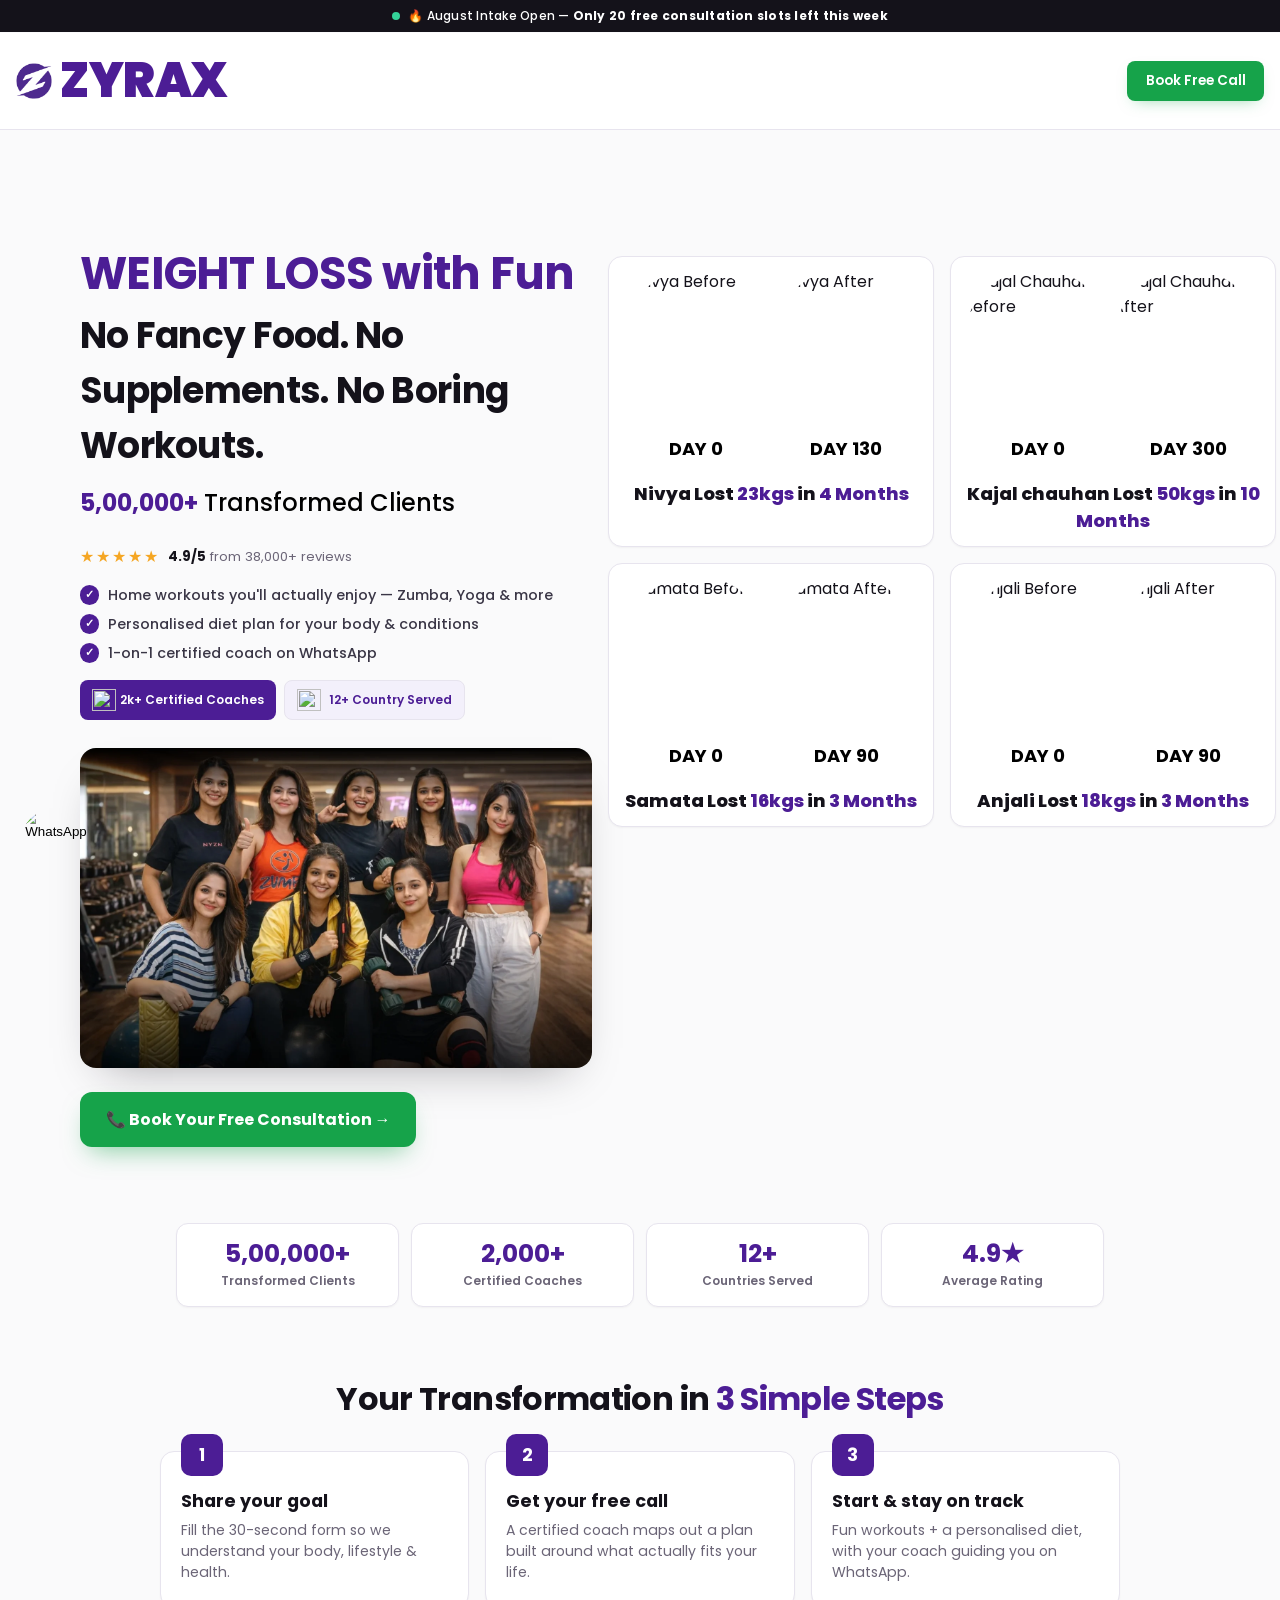
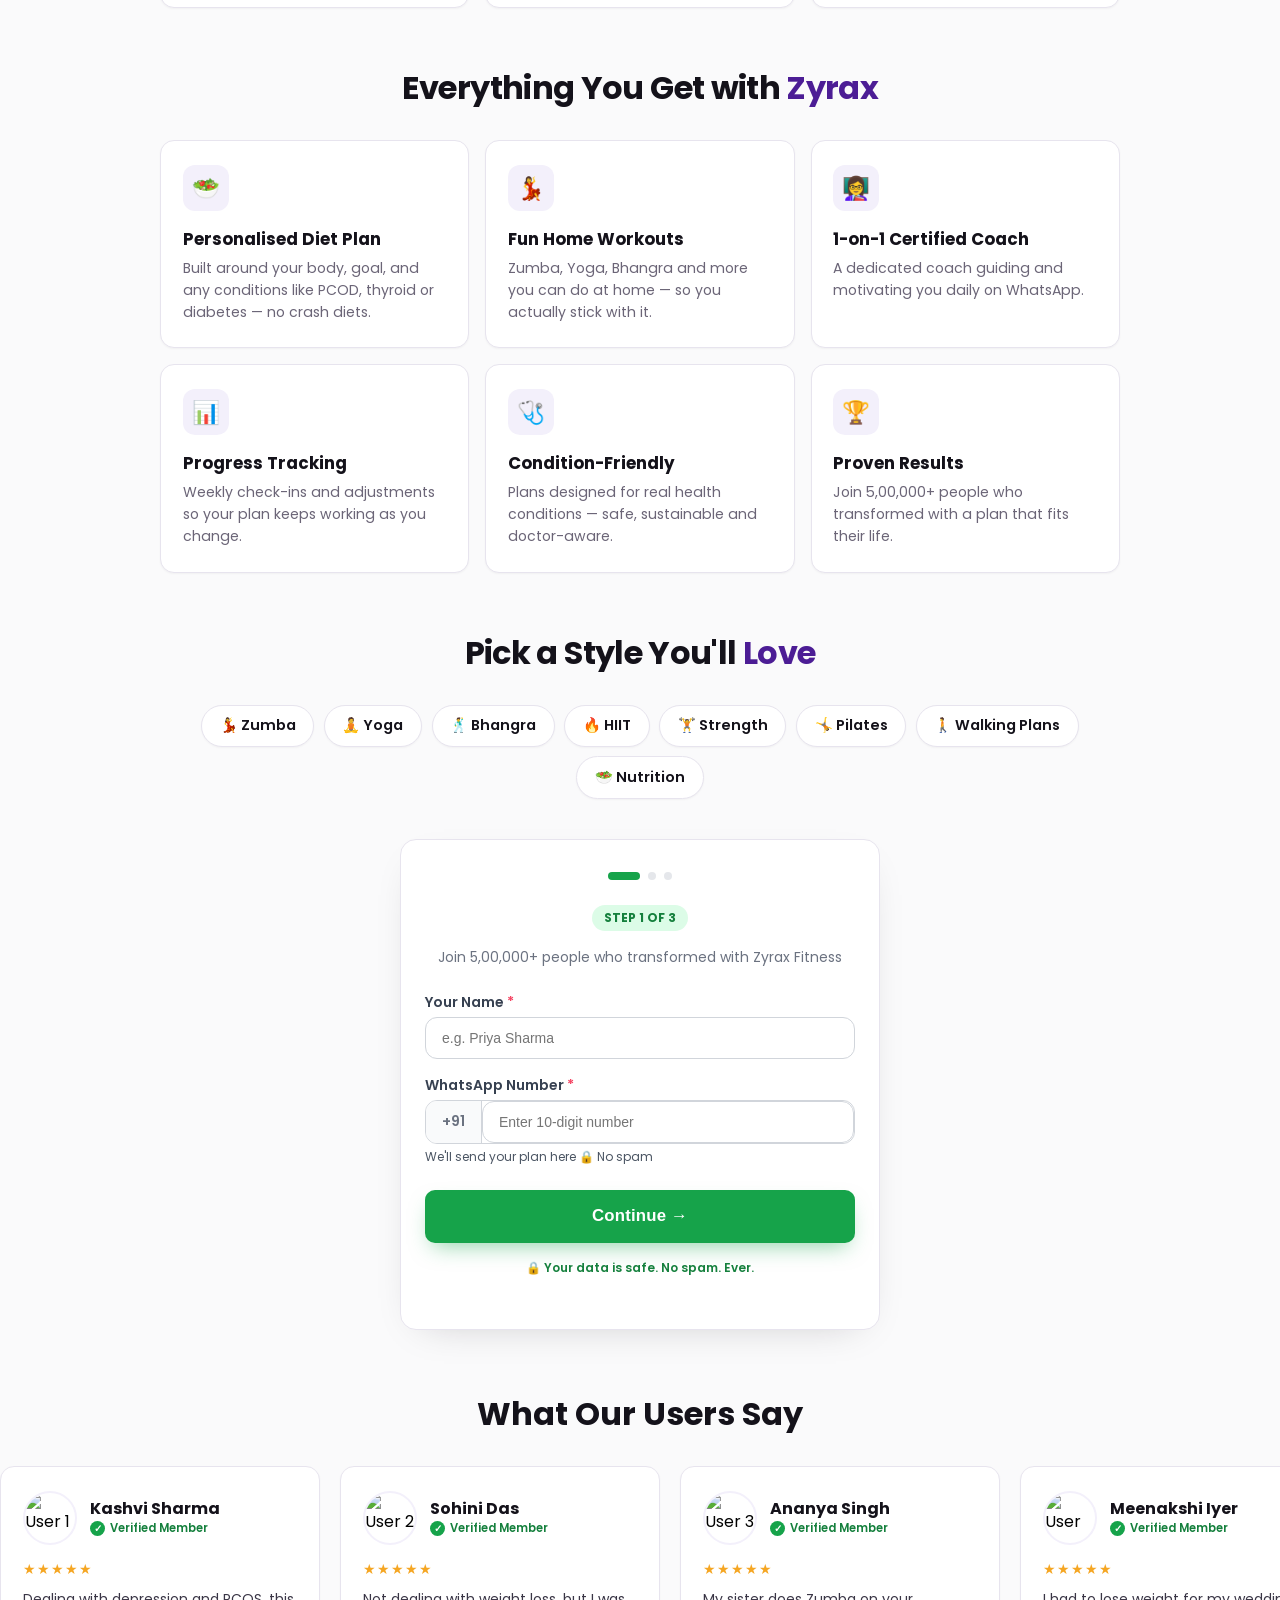
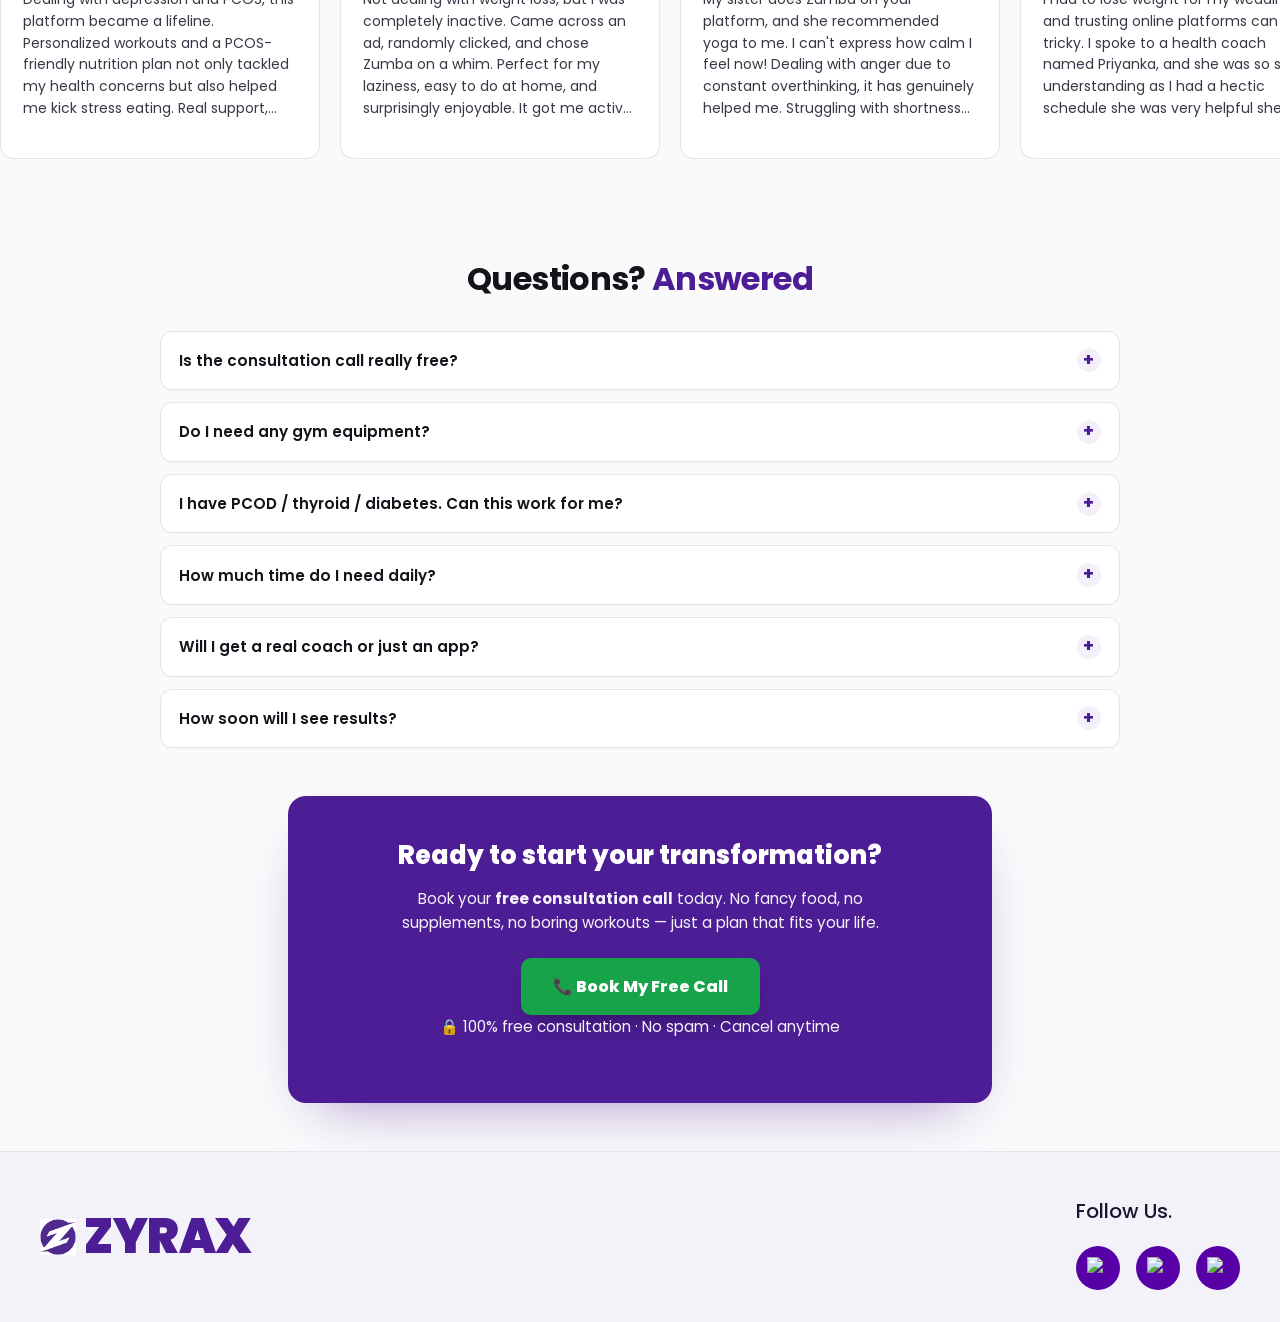
==== commit 6b732efc: "Fix hero image overlap; move image into left column + add hero CTA Co-Authored-By: Claude Opus 4.8 <" ====
--- a/index.html
+++ b/index.html
@@ -11,7 +11,7 @@
   <link rel="preconnect" href="https://fonts.gstatic.com" crossorigin />
   <link href="https://fonts.googleapis.com/css2?family=Poppins:wght@400;500;600;700;800;900&display=swap"
     rel="stylesheet" />
-  <link rel="stylesheet" href="style.css?v=1002" />
+  <link rel="stylesheet" href="style.css?v=1003" />
 
   <!-- Google Tag Manager -->
   <script>(function (w, d, s, l, i) {
@@ -89,17 +89,19 @@
             <span>12+ Country Served</span>
           </div>
         </div>
+
+        <!-- Instructor image (sits in the left column, normal flow) -->
+        <div class="hero-instructors">
+          <img src="assets/instructors.webp" alt="Zyrax Fitness certified instructors" loading="lazy" />
+        </div>
+
+        <a class="hero-cta" href="#v2-form">📞 Book Your Free Consultation →</a>
       </div>
 
       <!-- Desktop transformation grid -->
       <div class="hero-right" id="desktop-transformations">
         <!-- cards injected by script.js -->
       </div>
-    </div>
-
-    <!-- Instructor image -->
-    <div class="hero-instructors">
-      <img src="assets/instructors.webp" alt="Zyrax Fitness certified instructors" loading="lazy" />
     </div>
   </section>
 
@@ -465,7 +467,7 @@
     <small>20 slots left this week</small>
   </a>
 
-  <script src="script.js?v=1002"></script>
+  <script src="script.js?v=1003"></script>
 </body>
 
 </html>
--- a/style.css
+++ b/style.css
@@ -1501,3 +1501,46 @@
   font-size: 0.82rem; font-weight: 700; text-align: center; color: var(--ink);
 }
 .mobile-card .card-caption .accent { color: var(--brand); }
+
+/* =========================================================
+   ======  HERO LAYOUT FIX (image in left column)  ========
+   ========================================================= */
+/* Image now lives inside .hero-left — remove the fragile negative-margin
+   overlap hack and let it flow naturally, filling the left column. */
+.hero-instructors {
+  flex: initial;
+  width: 100%;
+  max-width: 34rem;
+  margin: 1.5rem 0 0;
+  padding: 0;
+}
+.hero-instructors img {
+  width: 100%;
+  height: auto;
+  aspect-ratio: 16 / 10;
+  object-fit: cover;
+  border-radius: 16px;
+  box-shadow: 0 20px 45px -24px rgba(20, 18, 26, 0.4);
+}
+@media (min-width: 768px) {
+  .hero-instructors { margin-top: 1.75rem; max-width: 100%; margin-left: 0; }
+  .hero-instructors img { height: auto; }
+  /* keep the two hero columns aligned to the top */
+  .hero-top { align-items: flex-start; }
+  .hero-right { margin-top: 5rem; }
+}
+
+/* Primary hero CTA (green = action, matches the form button) */
+.hero-cta {
+  display: inline-flex; align-items: center; justify-content: center;
+  gap: 0.4rem;
+  margin-top: 1.5rem;
+  padding: 0.95rem 1.6rem;
+  border-radius: 12px;
+  font-weight: 700; font-size: 1rem;
+  color: #fff; background: var(--cta, #16a34a);
+  box-shadow: 0 12px 26px -10px rgba(22, 163, 74, 0.55);
+  transition: background 0.15s, transform 0.12s;
+}
+.hero-cta:hover { background: var(--cta-dark, #15803d); transform: translateY(-2px); }
+@media (max-width: 767px) { .hero-cta { display: flex; width: 100%; } }
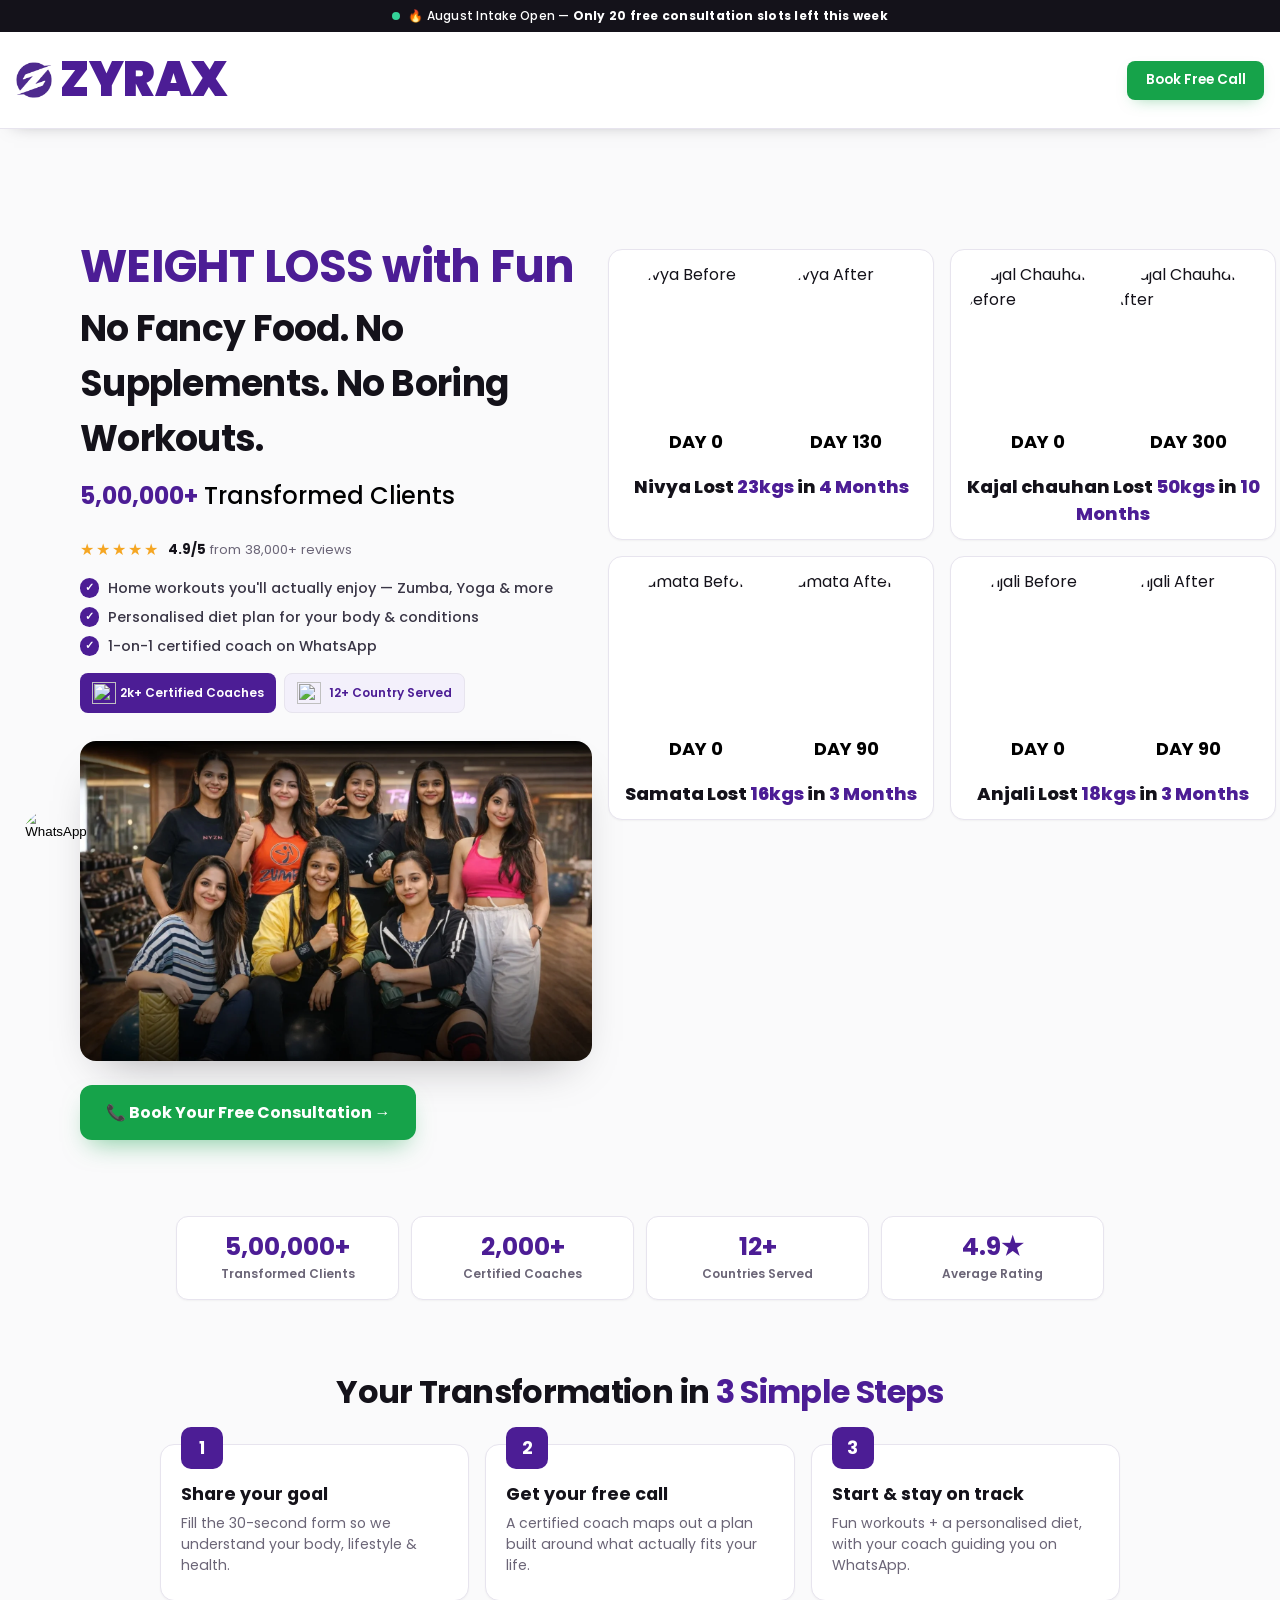
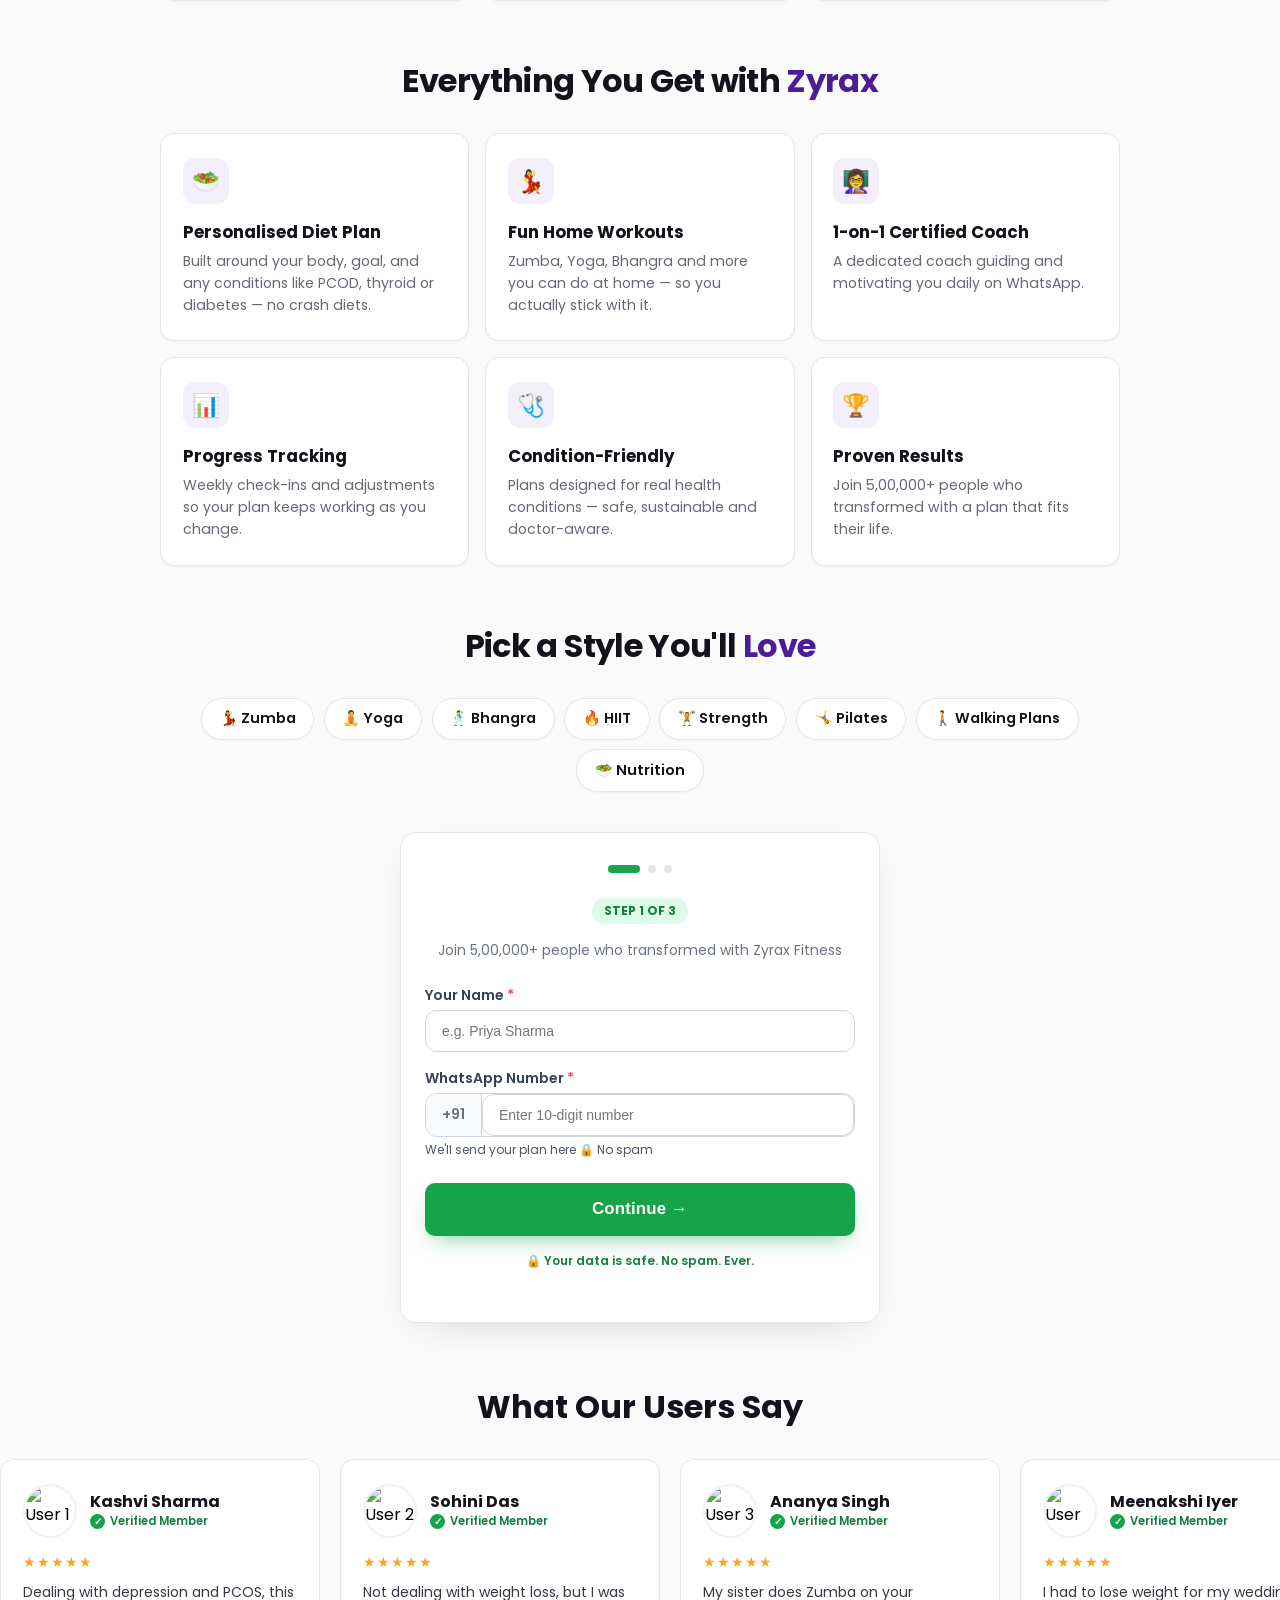
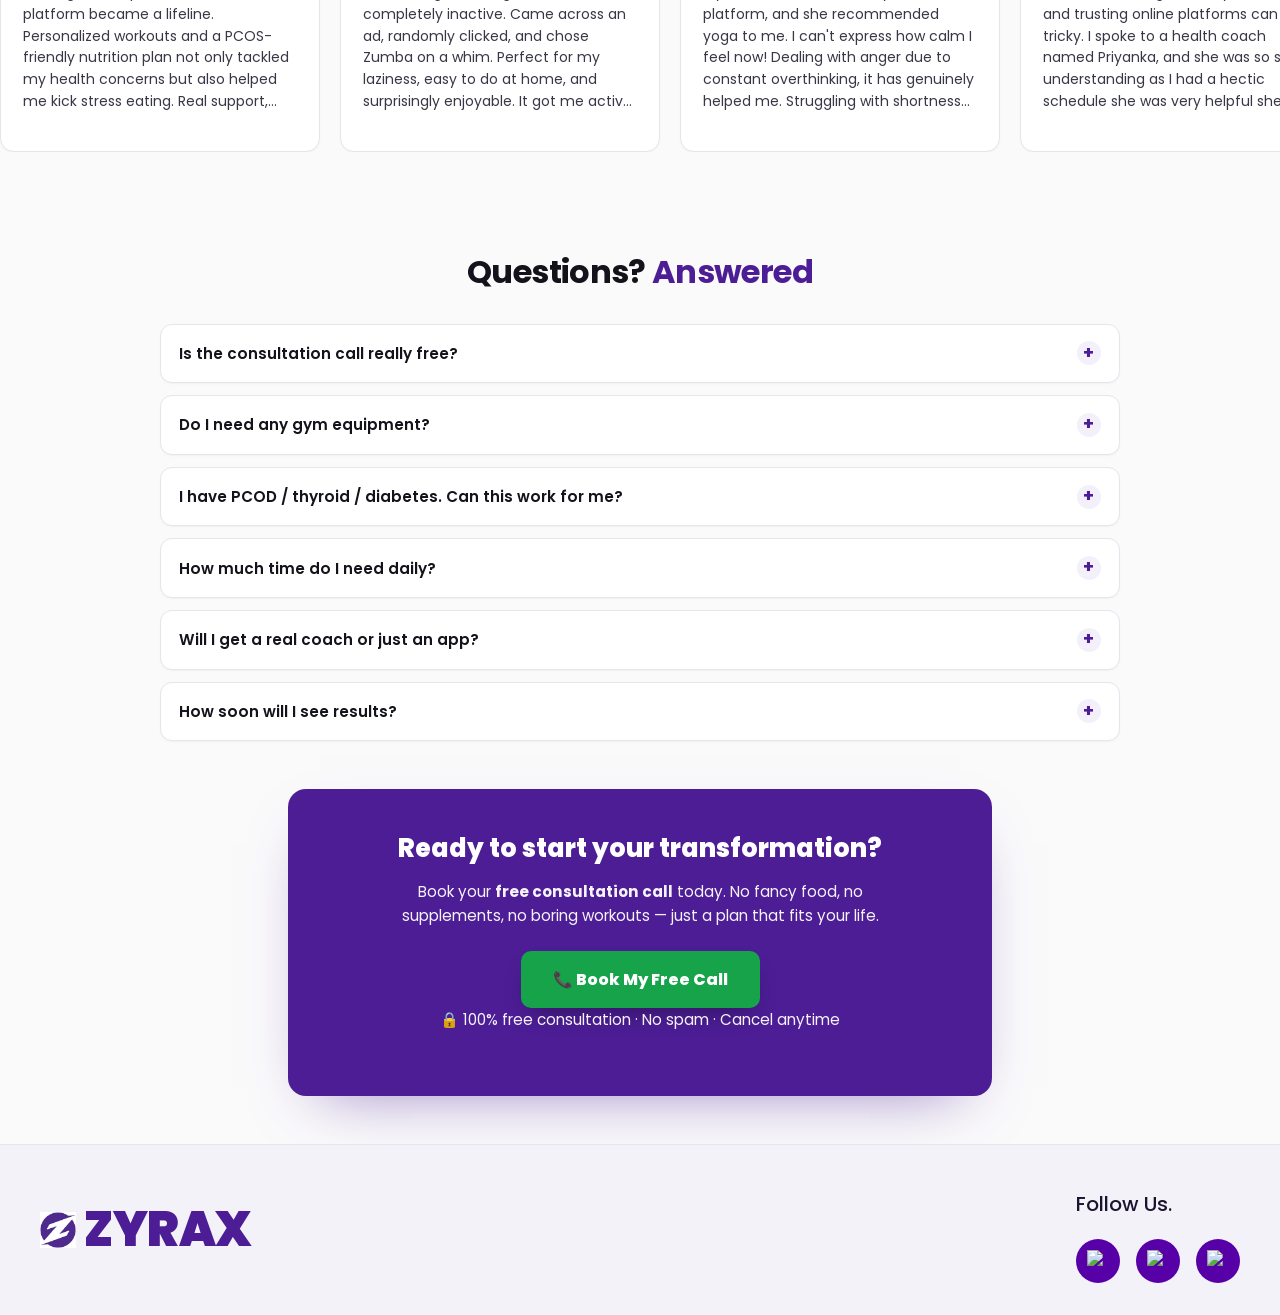
==== commit e3488178: "Sticky top bar: announce + header pin together, opaque, no bleed-through Co-Authored-By: Claude Opus" ====
--- a/index.html
+++ b/index.html
@@ -11,7 +11,7 @@
   <link rel="preconnect" href="https://fonts.gstatic.com" crossorigin />
   <link href="https://fonts.googleapis.com/css2?family=Poppins:wght@400;500;600;700;800;900&display=swap"
     rel="stylesheet" />
-  <link rel="stylesheet" href="style.css?v=1003" />
+  <link rel="stylesheet" href="style.css?v=1004" />
 
   <!-- Google Tag Manager -->
   <script>(function (w, d, s, l, i) {
@@ -33,22 +33,25 @@
       style="display:none;visibility:hidden"></iframe></noscript>
   <!-- End Google Tag Manager (noscript) -->
 
-  <!-- ================= ANNOUNCEMENT BAR ================= -->
-  <div class="announce-bar" role="status">
-    <span class="announce-pulse" aria-hidden="true"></span>
-    <span class="announce-text">🔥 August Intake Open — <strong>Only 20 free consultation slots left this week</strong></span>
+  <!-- ================= STICKY TOP BAR (announce + header) ================= -->
+  <div class="topbar">
+    <!-- Announcement bar -->
+    <div class="announce-bar" role="status">
+      <span class="announce-pulse" aria-hidden="true"></span>
+      <span class="announce-text">🔥 August Intake Open — <strong>Only 20 free consultation slots left this week</strong></span>
+    </div>
+
+    <!-- Header -->
+    <header class="site-header">
+      <div class="header-inner">
+        <a class="logo" href="/">
+          <img class="logo-mark" src="assets/logo.png" alt="Zyrax Fitness Logo" />
+          <span class="logo-name">ZYRAX</span>
+        </a>
+        <a class="header-cta" href="#v2-form">Book Free Call</a>
+      </div>
+    </header>
   </div>
-
-  <!-- ================= HEADER ================= -->
-  <header class="site-header">
-    <div class="header-inner">
-      <a class="logo" href="/">
-        <img class="logo-mark" src="assets/logo.png" alt="Zyrax Fitness Logo" />
-        <span class="logo-name">ZYRAX</span>
-      </a>
-      <a class="header-cta" href="#v2-form">Book Free Call</a>
-    </div>
-  </header>
 
   <!-- ================= HERO ================= -->
   <section class="hero">
@@ -467,7 +470,7 @@
     <small>20 slots left this week</small>
   </a>
 
-  <script src="script.js?v=1003"></script>
+  <script src="script.js?v=1004"></script>
 </body>
 
 </html>
--- a/style.css
+++ b/style.css
@@ -1544,3 +1544,29 @@
 }
 .hero-cta:hover { background: var(--cta-dark, #15803d); transform: translateY(-2px); }
 @media (max-width: 767px) { .hero-cta { display: flex; width: 100%; } }
+
+/* =========================================================
+   ============  STICKY TOP BAR (announce + header)  =======
+   ========================================================= */
+/* Sticky needs no scroll-clipping ancestor; clip stops sideways
+   scroll like hidden but (unlike hidden) keeps sticky working. */
+body { overflow-x: clip; }
+
+.topbar {
+  position: sticky;
+  top: 0;
+  z-index: 60;
+}
+
+/* Header is now a normal block inside the sticky bar (not fixed) */
+.site-header {
+  position: static;
+  top: auto;
+  background: #ffffff;               /* fully opaque — no image bleed-through */
+  backdrop-filter: none;
+  -webkit-backdrop-filter: none;
+  box-shadow: 0 6px 18px -14px rgba(20, 18, 26, 0.5);
+}
+
+/* The hero no longer needs to clear a fixed header */
+.hero { margin-top: 0; padding-top: 1.5rem; }
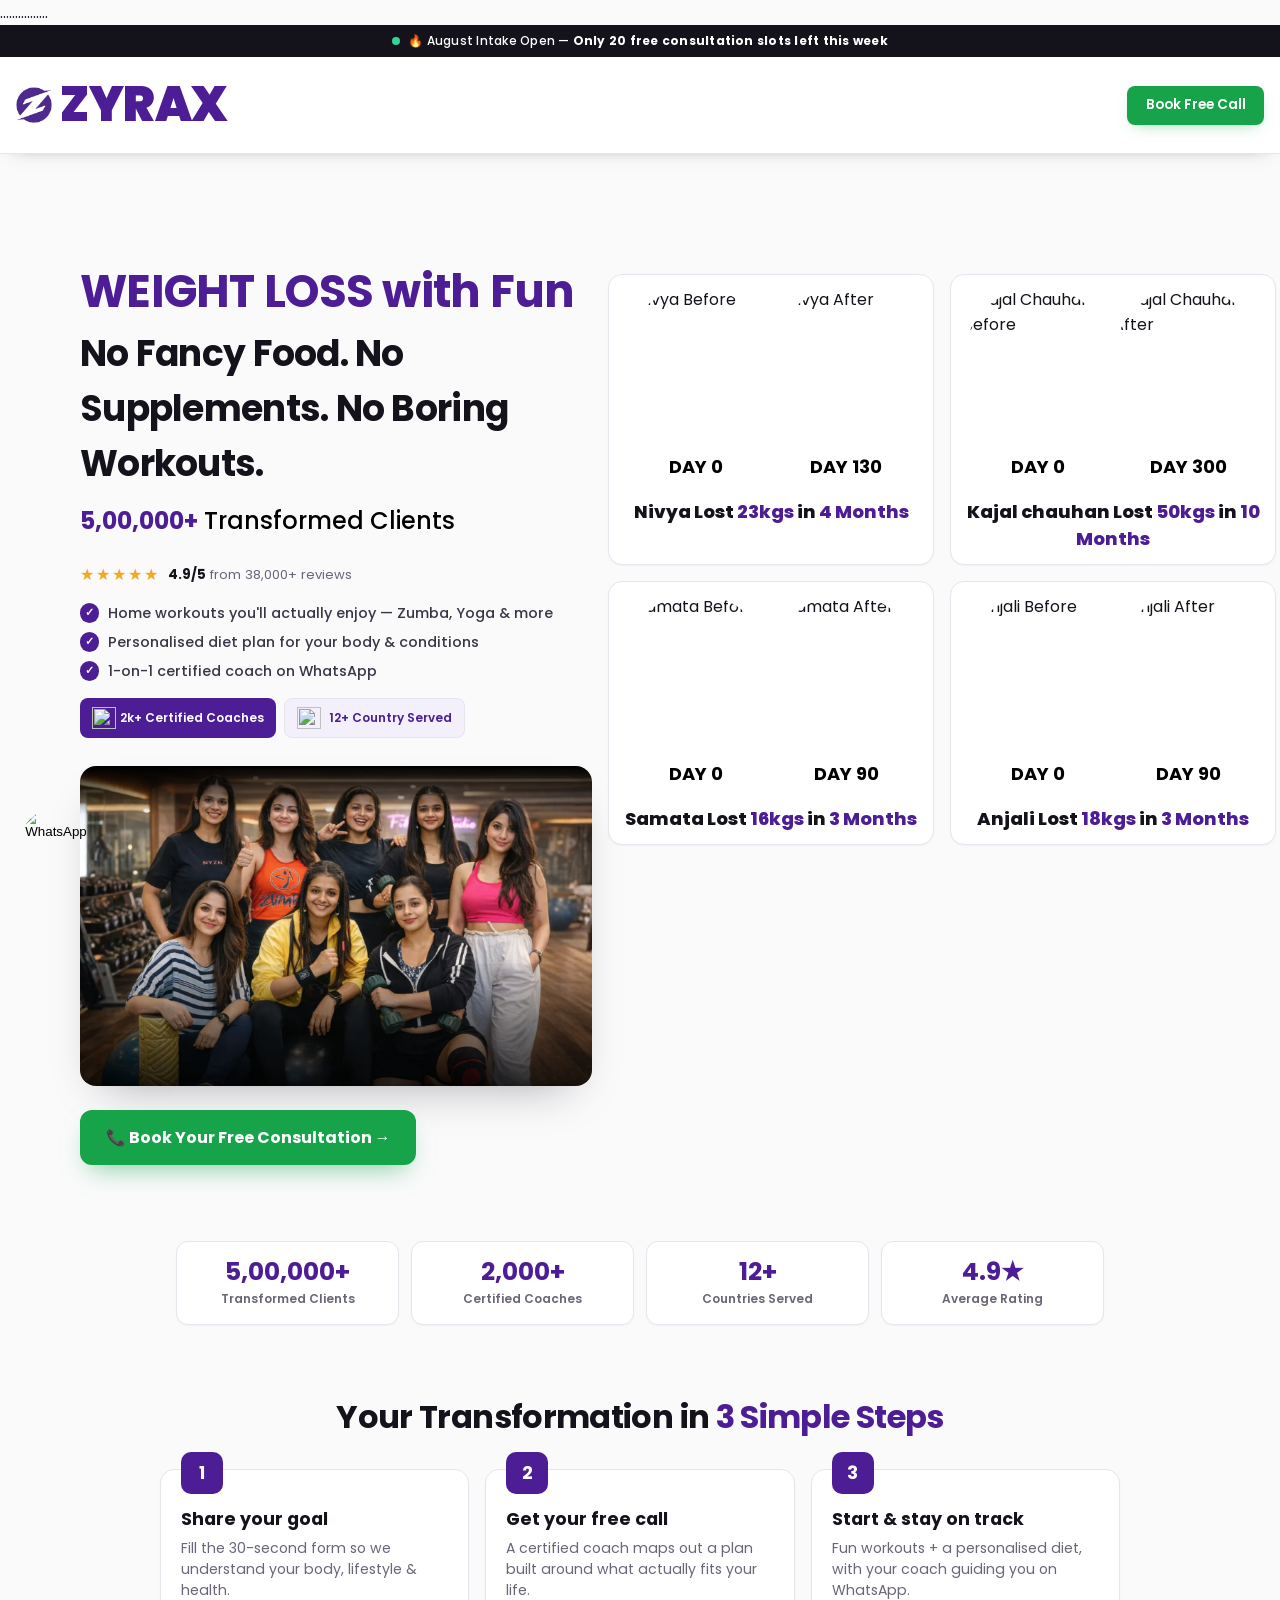
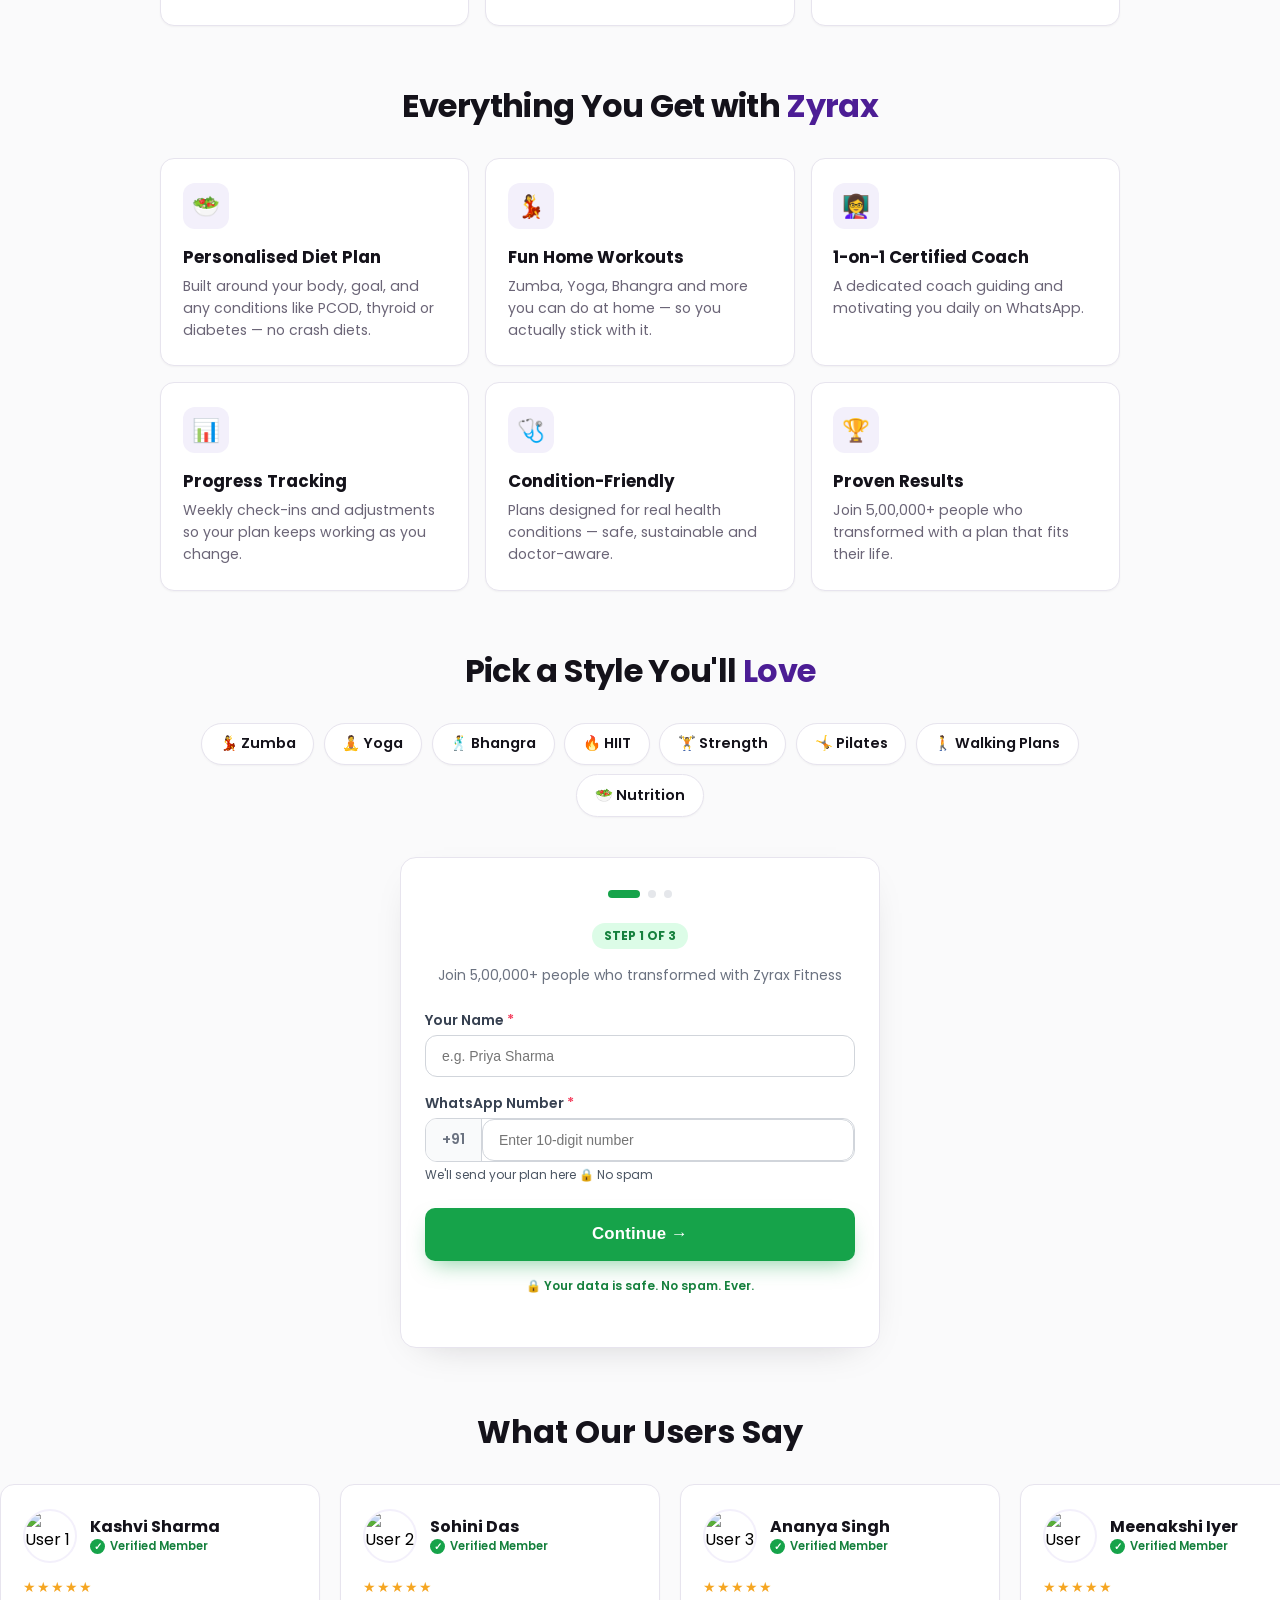
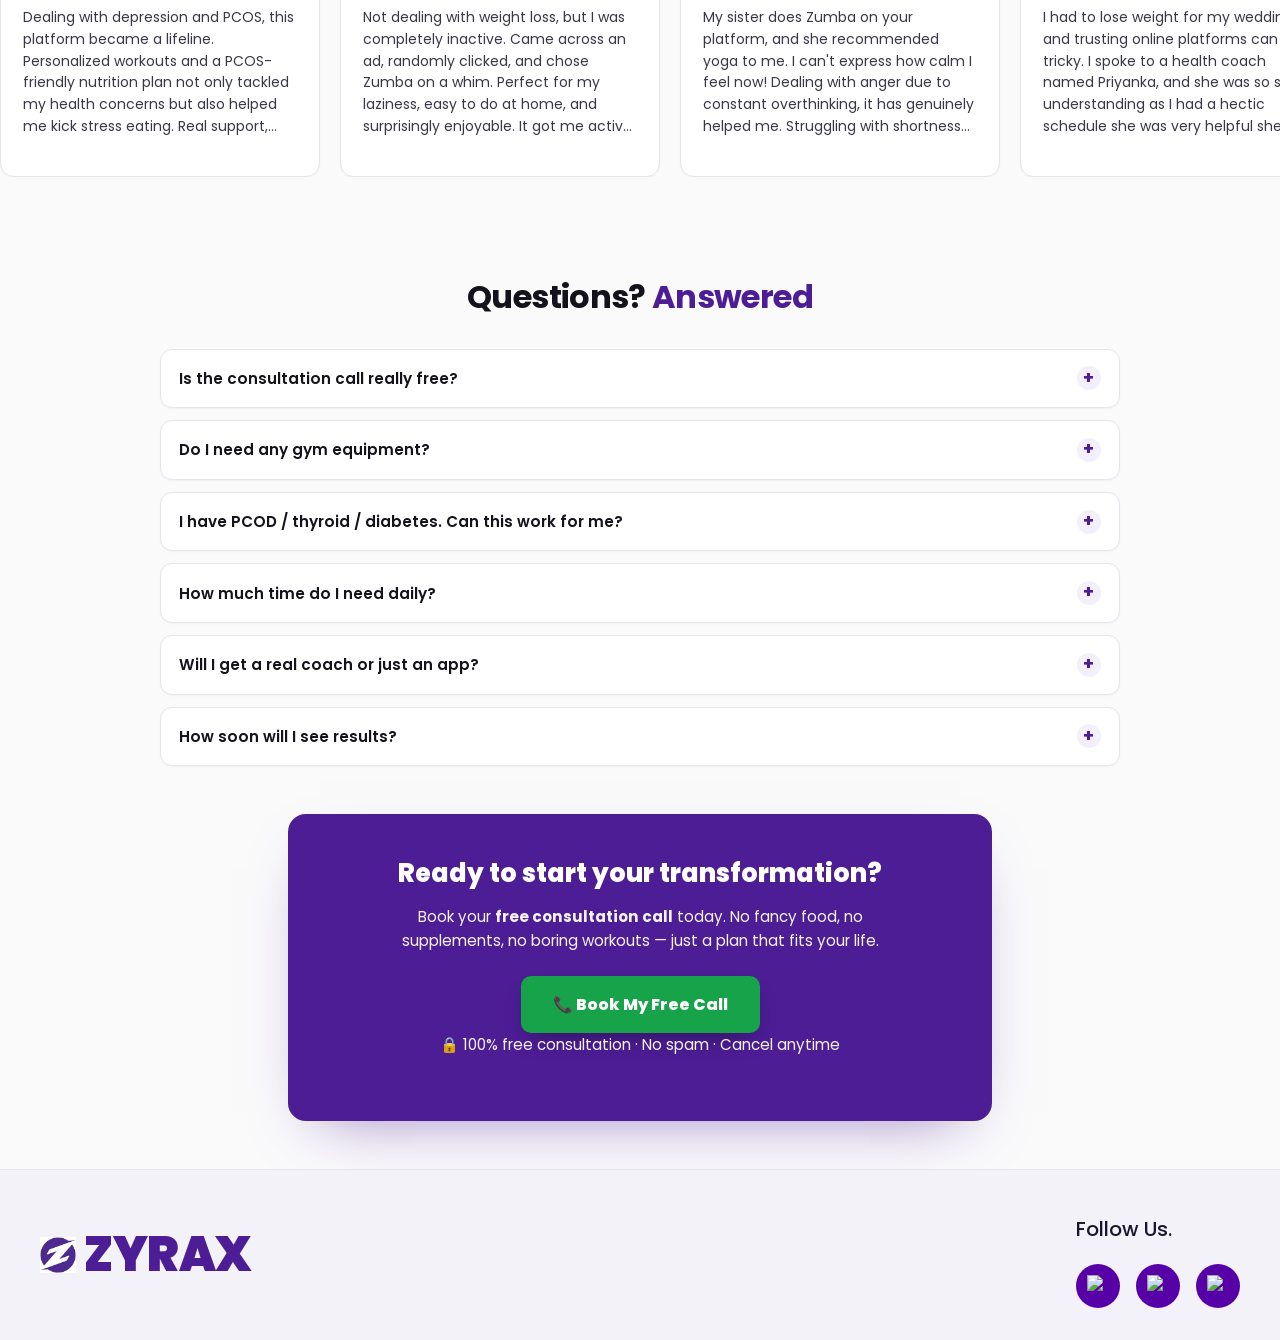
==== commit 6e328fb8: "Update index.html sinptt" ====
--- a/index.html
+++ b/index.html
@@ -23,9 +23,35 @@
           'https://www.googletagmanager.com/gtm.js?id=' + i + dl; f.parentNode.insertBefore(j, f);
     })(window, document, 'script', 'dataLayer', 'GTM-T7V8VDLR');</script>
   <!-- End Google Tag Manager -->
-
+<!-- Event snippet for Sign-up conversion page
+In your html page, add the snippet and call gtag_report_conversion when someone clicks on the chosen link or button. -->
+<script>
+function gtag_report_conversion(url) {
+  var callback = function () {
+    if (typeof(url) != 'undefined') {
+      window.location = url;
+    }
+  };
+  gtag('event', 'conversion', {
+      'send_to': 'AW-18312797107/1_w_CKOAveUcELO3nJxE',
+      'value': 1.0,
+      'currency': 'INR',
+      'event_callback': callback
+  });
+  return false;
+}
+</script>
+................
 </head>
-
+<!-- Google tag (gtag.js) -->
+<script async src="https://www.googletagmanager.com/gtag/js?id=G-T586YN8Q97"></script>
+<script>
+  window.dataLayer = window.dataLayer || [];
+  function gtag(){dataLayer.push(arguments);}
+  gtag('js', new Date());
+
+  gtag('config', 'G-T586YN8Q97');
+</script>
 <body>
 
   <!-- Google Tag Manager (noscript) -->
@@ -473,4 +499,4 @@
   <script src="script.js?v=1004"></script>
 </body>
 
-</html>+</html>
